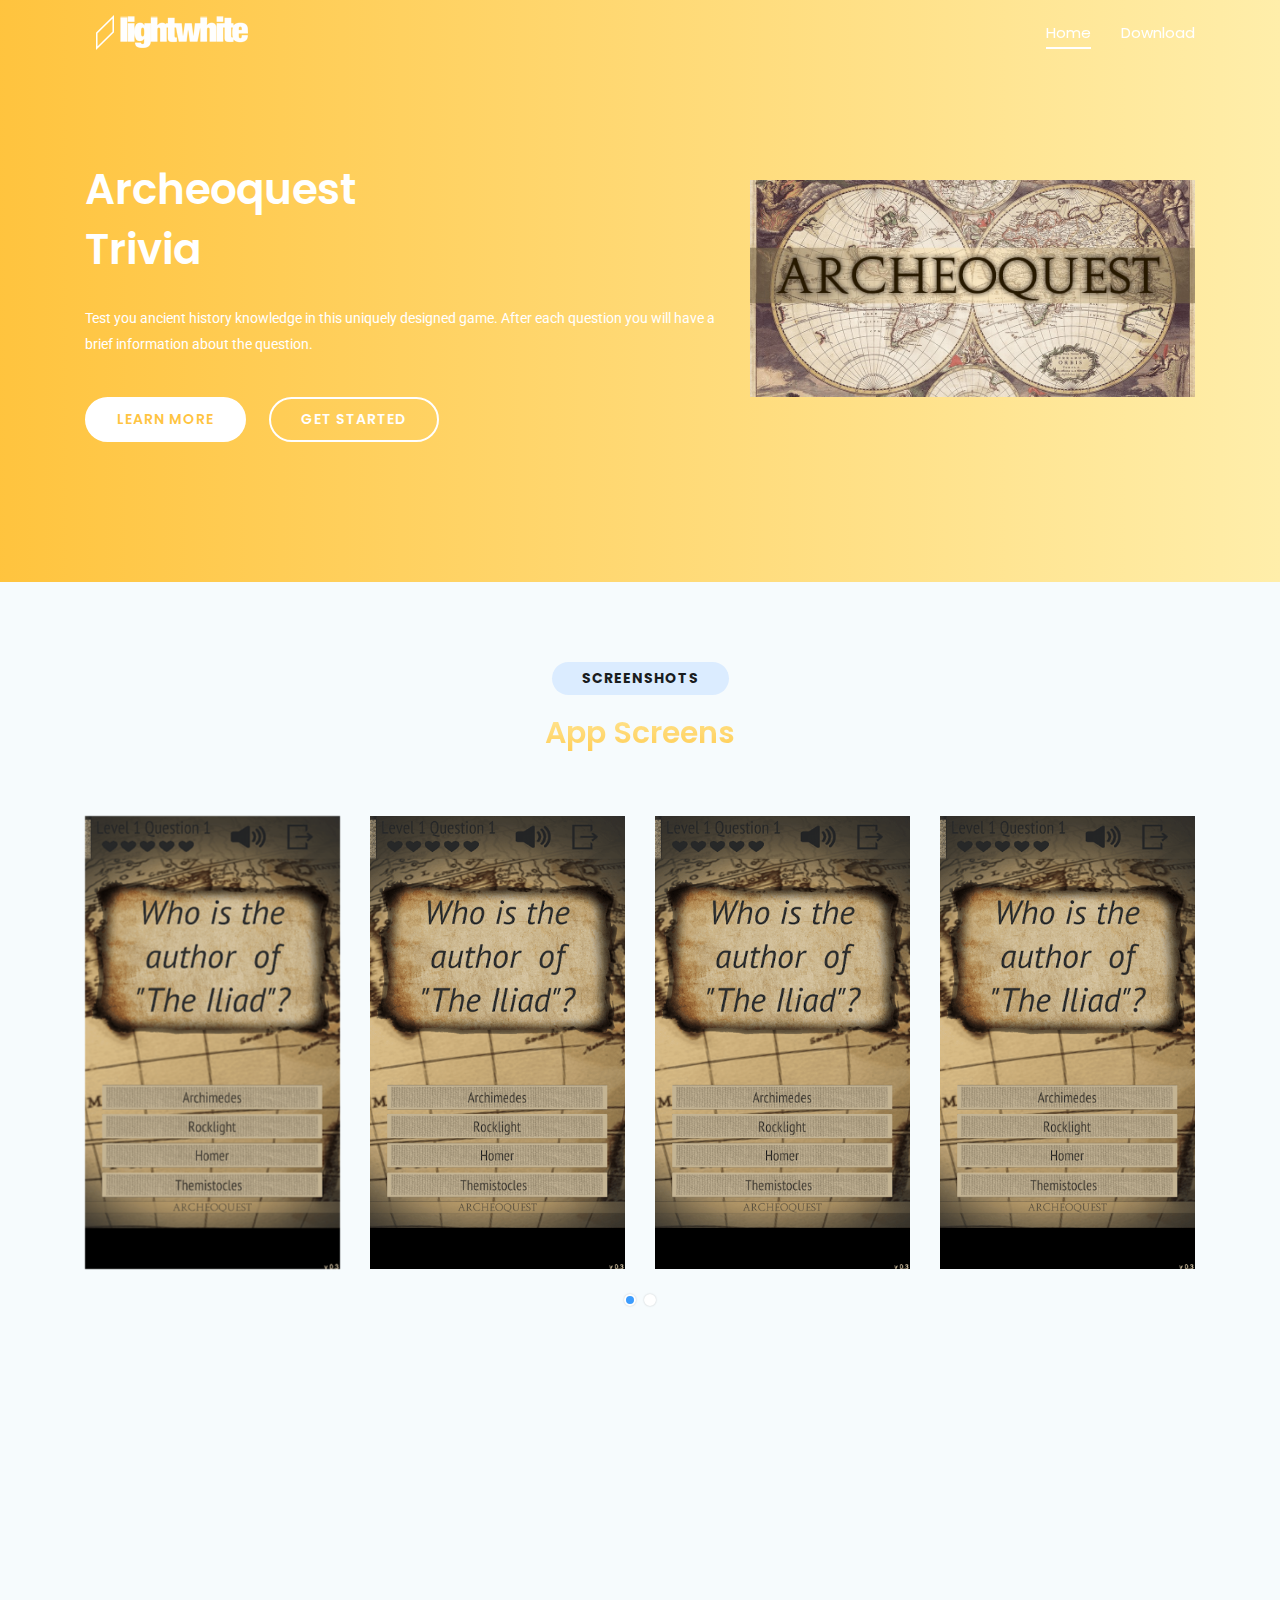
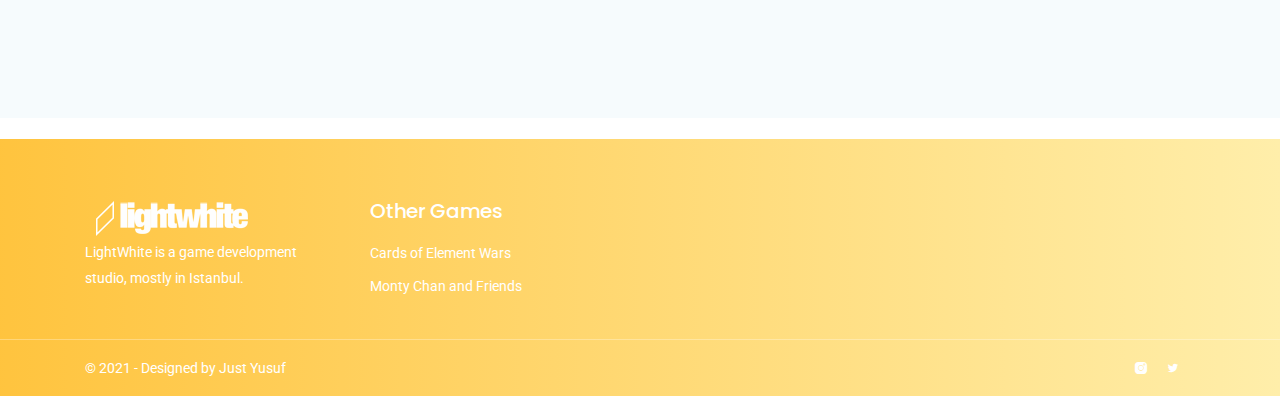
==== archeoquest/index.html @ 2b2dc86f "Archeoquest Trivia Landing Page" ====
<!DOCTYPE html>
<html lang="en">
  <head>
    <!-- Required meta tags -->
    <meta charset="utf-8">
    <meta name="viewport" content="width=device-width, initial-scale=1, shrink-to-fit=no">
    <meta name="keywords" content="Bootstrap, Landing page, Template, Registration, Landing">
    <meta name="viewport" content="width=device-width, initial-scale=1, maximum-scale=1">
    <meta name="author" content="Grayrids">
    <title>Archeoquest: Trivia</title>

    <!-- Bootstrap CSS -->
    <link rel="stylesheet" href="css/bootstrap.min.css">
    <link rel="stylesheet" href="css/line-icons.css">
    <link rel="stylesheet" href="css/owl.carousel.css">
    <link rel="stylesheet" href="css/owl.theme.css">
    <link rel="stylesheet" href="css/animate.css">
    <link rel="stylesheet" href="css/magnific-popup.css">
    <link rel="stylesheet" href="css/nivo-lightbox.css">
    <link rel="stylesheet" href="css/main.css">
    <link rel="stylesheet" href="css/responsive.css">

    <link rel="icon" type="image/png" href="favicon.png" />
  </head>

  <body>

    <!-- Header Section Start -->
    <header id="home" class="hero-area-2">
      <div class="overlay"></div>
      <nav class="navbar navbar-expand-md bg-inverse fixed-top scrolling-navbar">
        <div class="container">
          <a href="index.html" class="navbar-brand"><img src="img/logo.png" alt=""></a>
          <button class="navbar-toggler" type="button" data-toggle="collapse" data-target="#navbarCollapse" aria-controls="navbarCollapse" aria-expanded="false" aria-label="Toggle navigation">
            <i class="lni-menu"></i>
          </button>
          <div class="collapse navbar-collapse" id="navbarCollapse">
            <ul class="navbar-nav mr-auto w-100 justify-content-end">
              <li class="nav-item">
                <a class="nav-link page-scroll" href="#home">Home</a>
              </li>
              <li class="nav-item">
                <a class="nav-link page-scroll" href="#download">Download</a>
              </li>
            </ul>
          </div>
        </div>
      </nav>
      <div class="container">
        <div class="row space-100">
          <div class="col-lg-7 col-md-12 col-xs-12">
            <div class="contents">
              <h2 class="head-title">Archeoquest<br>Trivia</h2>
              <p>Test you ancient history knowledge in this uniquely designed game. After each question you will have a brief information about the question.</p>
              <div class="header-button">
                <a href="#" class="btn btn-border-filled">Learn More</a>
                <a href="#" class="btn btn-border">Get Started</a>
              </div>
            </div>
          </div>
          <div class="col-lg-5 col-md-12 col-xs-12">
            <div class="intro-img">
              <img src="img/splash.jpeg" alt="">
            </div>
          </div>
        </div>
      </div>
    </header>
    <!-- Header Section End -->



    <!-- Awesome Screens Section Start -->
    <section id="screenshots" class="screens-shot section">
      <div class="container">
        <div class="section-header">
          <p class="btn btn-subtitle wow fadeInDown" data-wow-delay="0.2s">Screenshots</p>
          <h2 class="section-title">App Screens</h2>
        </div>
        <div class="row">
          <div class="touch-slider owl-carousel">
            <div class="item">
              <div class="screenshot-thumb">
                <img class="img-fluid" src="img/screenshot/img-1.jpg" alt="">
              </div>
            </div>
            <div class="item">
              <div class="screenshot-thumb">
                <img class="img-fluid" src="img/screenshot/img-1.jpg" alt="">
              </div>
            </div>
            <div class="item">
              <div class="screenshot-thumb">
                <img class="img-fluid" src="img/screenshot/img-1.jpg" alt="">
              </div>
            </div>
            <div class="item">
              <div class="screenshot-thumb">
                <img class="img-fluid" src="img/screenshot/img-1.jpg" alt="">
              </div>
            </div>
            <div class="item">
              <div class="screenshot-thumb">
                <img class="img-fluid" src="img/screenshot/img-1.jpg" alt="">
              </div>
            </div>
            <div class="item">
              <div class="screenshot-thumb">
                <img class="img-fluid" src="img/screenshot/img-1.jpg" alt="">
              </div>
            </div>
          </div>
        </div>
      </div>
    </section>
    <!-- Awesome Screens Section End -->




    <!-- download Section Start -->
    <section id="download">
      <div class="container">
        <div class="row">
          <div class="col-lg-6 col-md-6 col-xs-12">
            <div class="download-thumb wow fadeInLeft" data-wow-delay="0.2s">
              <img class="img-fluid" src="img/splash.jpeg" alt="">
            </div>
          </div>
          <div class="col-lg-6 col-md-6 col-xs-12">
            <div class="download-wrapper wow fadeInRight" data-wow-delay="0.2s">
              <div>
                <div class="download-text">
                  <h4>Download Our App From Store</h4>
                  <p>Appropriately implement one-to-one catalysts for change vis-a-vis wireless catalysts for change. Enthusiastically architect adaptive.</p>
                </div>
                <a href="https://play.google.com/store/apps/details?id=com.LightwhiteGames.Archeoquest" class="btn btn-common btn-effect"><i class="lni-android"></i> From PlayStore<br></a>
                <a href="#" class="btn btn-apple"><i class="lni-apple"></i> From AppStore<br></a>
              </div>
            </div>
          </div>
        </div>
      </div>
    </section>
    <!-- download Section Start -->

    <div class="">
      <br>
    </div>

    <!-- Footer Section Start -->
    <footer>
      <!-- Footer Area Start -->
      <section class="footer-Content">
        <div class="container">
          <div class="row">
            <div class="col-lg-3 col-md-6 col-sm-6 col-xs-6 col-mb-12">
              <img src="img/logo.png" alt="">
              <div class="textwidget">
                <p>LightWhite is a game development studio, mostly in Istanbul.</p>
              </div>
            </div>
            <div class="col-lg-3 col-md-6 col-sm-6 col-xs-6 col-mb-12">
              <div class="widget">
                <h3 class="block-title">Other Games</h3>
                <ul class="menu">
                  <li><a href="https://play.google.com/store/apps/details?id=com.DefaultCompany.CardsofElementWars">Cards of Element Wars</a></li>
                  <li><a href="https://play.google.com/store/apps/details?id=com.DefaultCompany.CardsofElementWars">Monty Chan and Friends</a></li>
                </ul>
              </div>
            </div>


          </div>
        </div>
        <!-- Copyright Start  -->
        <div class="copyright">
          <div class="container">
            <div class="row">
              <div class="col-md-12">
                <div class="site-info float-left">
                  <p>&copy; 2021 - Designed by <a href="https://github.com/agolho" rel="nofollow">Just Yusuf</a></p>
                </div>
                <div class="float-right">
                  <ul class="footer-social">
                    <li><a class="instagram" href="https://www.instagram.com/lightwhitegames/"><i class="lni-instagram-filled"></i></a></li>
                    <li><a class="twitter" href="https://twitter.com/lightwhitegames"><i class="lni-twitter-filled"></i></a></li>
                  </ul>
                </div>
              </div>
            </div>
          </div>
        </div>
      <!-- Copyright End -->
      </section>
      <!-- Footer area End -->

    </footer>
    <!-- Footer Section End -->

    <!-- Go To Top Link -->
    <a href="#" class="back-to-top">
      <i class="lni-chevron-up"></i>
    </a>

    <!-- Preloader -->
    <div id="preloader">
      <div class="loader" id="loader-1"></div>
    </div>
    <!-- End Preloader -->

    <!-- jQuery first, then Tether, then Bootstrap JS. -->
    <script src="js/jquery-min.js"></script>
    <script src="js/popper.min.js"></script>
    <script src="js/bootstrap.min.js"></script>
    <script src="js/owl.carousel.js"></script>
    <script src="js/jquery.mixitup.js"></script>
    <script src="js/jquery.nav.js"></script>
    <script src="js/scrolling-nav.js"></script>
    <script src="js/jquery.easing.min.js"></script>
    <script src="js/wow.js"></script>
    <script src="js/jquery.counterup.min.js"></script>
    <script src="js/nivo-lightbox.js"></script>
    <script src="js/jquery.magnific-popup.min.js"></script>
    <script src="js/waypoints.min.js"></script>
    <script src="js/form-validator.min.js"></script>
    <script src="js/contact-form-script.js"></script>
    <script src="js/main.js"></script>

  </body>
</html>
---- archeoquest/css/line-icons.css ----
@font-face {
  font-family: 'LineIcons';
  src:  url('../fonts/LineIcons.eot?ibaccn');
  src:  url('../fonts/LineIcons.eot?ibaccn#iefix') format('embedded-opentype'),
    url('../fonts/LineIcons.ttf?ibaccn') format('truetype'),
    url('../fonts/LineIcons.woff?ibaccn') format('woff'),
    url('../fonts/LineIcons.svg?ibaccn#LineIcons') format('svg');
  font-weight: normal;
  font-style: normal;
}

[class^="lni-"], [class*=" lni-"] {
  /* use !important to prevent issues with browser extensions that change fonts */
  font-family: 'LineIcons' !important;
  speak: none;
  font-style: normal;
  font-weight: normal;
  font-variant: normal;
  text-transform: none;
  line-height: 1;

  /* Better Font Rendering =========== */
  -webkit-font-smoothing: antialiased;
  -moz-osx-font-smoothing: grayscale;
}

.lni-add-files:before {
  content: "\e900";
}
.lni-agenda:before {
  content: "\e901";
}
.lni-alarm-clock:before {
  content: "\e902";
}
.lni-alarm:before {
  content: "\e903";
}
.lni-amazon:before {
  content: "\e904";
}
.lni-amex:before {
  content: "\e905";
}
.lni-anchor:before {
  content: "\e906";
}
.lni-android:before {
  content: "\e907";
}
.lni-angle-double-down:before {
  content: "\e908";
}
.lni-angle-double-left:before {
  content: "\e909";
}
.lni-angle-double-right:before {
  content: "\e90a";
}
.lni-angle-double-up:before {
  content: "\e90b";
}
.lni-apartment:before {
  content: "\e90c";
}
.lni-apple:before {
  content: "\e90d";
}
.lni-archive:before {
  content: "\e90e";
}
.lni-arrow-down-circle:before {
  content: "\e90f";
}
.lni-arrow-down:before {
  content: "\e910";
}
.lni-arrow-left-circle:before {
  content: "\e911";
}
.lni-arrow-left:before {
  content: "\e912";
}
.lni-arrow-right-circle:before {
  content: "\e913";
}
.lni-arrow-right:before {
  content: "\e914";
}
.lni-arrow-top-left:before {
  content: "\e915";
}
.lni-arrow-top-right:before {
  content: "\e916";
}
.lni-arrow-up-circle:before {
  content: "\e917";
}
.lni-arrow-up:before {
  content: "\e918";
}
.lni-arrows-horizontal:before {
  content: "\e919";
}
.lni-arrows-vertical:before {
  content: "\e91a";
}
.lni-ban:before {
  content: "\e91b";
}
.lni-bar-chart:before {
  content: "\e91c";
}
.lni-basketball:before {
  content: "\e91d";
}
.lni-behance:before {
  content: "\e91e";
}
.lni-bi-cycle:before {
  content: "\e91f";
}
.lni-bitbucket:before {
  content: "\e920";
}
.lni-bitcoin:before {
  content: "\e921";
}
.lni-blackboard:before {
  content: "\e922";
}
.lni-bluetooth:before {
  content: "\e923";
}
.lni-bold:before {
  content: "\e924";
}
.lni-bolt-alt:before {
  content: "\e925";
}
.lni-bolt:before {
  content: "\e926";
}
.lni-book:before {
  content: "\e927";
}
.lni-bookmark-alt:before {
  content: "\e928";
}
.lni-bookmark:before {
  content: "\e929";
}
.lni-briefcase:before {
  content: "\e92a";
}
.lni-brush-alt:before {
  content: "\e92b";
}
.lni-brush:before {
  content: "\e92c";
}
.lni-bubble:before {
  content: "\e92d";
}
.lni-bug:before {
  content: "\e92e";
}
.lni-bulb:before {
  content: "\e92f";
}
.lni-bullhorn:before {
  content: "\e930";
}
.lni-bus:before {
  content: "\e931";
}
.lni-calendar:before {
  content: "\e932";
}
.lni-camera:before {
  content: "\e933";
}
.lni-car:before {
  content: "\e934";
}
.lni-cart-full:before {
  content: "\e935";
}
.lni-cart:before {
  content: "\e936";
}
.lni-check-box:before {
  content: "\e937";
}
.lni-check-mark-circle:before {
  content: "\e938";
}
.lni-chevron-down-circle:before {
  content: "\e939";
}
.lni-chevron-down:before {
  content: "\e93a";
}
.lni-chevron-left-circle:before {
  content: "\e93b";
}
.lni-chevron-left:before {
  content: "\e93c";
}
.lni-chevron-right-circle:before {
  content: "\e93d";
}
.lni-chevron-right:before {
  content: "\e93e";
}
.lni-chevron-up-circle:before {
  content: "\e93f";
}
.lni-chevron-up:before {
  content: "\e940";
}
.lni-chrome:before {
  content: "\e941";
}
.lni-circle-minus:before {
  content: "\e942";
}
.lni-clipboard:before {
  content: "\e943";
}
.lni-close:before {
  content: "\e944";
}
.lni-cloud-check:before {
  content: "\e945";
}
.lni-cloud-download:before {
  content: "\e946";
}
.lni-cloud-sync:before {
  content: "\e947";
}
.lni-cloud-upload:before {
  content: "\e948";
}
.lni-cloud:before {
  content: "\e949";
}
.lni-code:before {
  content: "\e94a";
}
.lni-coffee-cup:before {
  content: "\e94b";
}
.lni-cog:before {
  content: "\e94c";
}
.lni-color-pallet:before {
  content: "\e94d";
}
.lni-comment-reply-alt:before {
  content: "\e94e";
}
.lni-comments-alt:before {
  content: "\e94f";
}
.lni-comments:before {
  content: "\e950";
}
.lni-construction:before {
  content: "\e951";
}
.lni-control-panel:before {
  content: "\e952";
}
.lni-crop:before {
  content: "\e953";
}
.lni-cross-circle:before {
  content: "\e954";
}
.lni-crown:before {
  content: "\e955";
}
.lni-css3:before {
  content: "\e956";
}
.lni-cup:before {
  content: "\e957";
}
.lni-cut:before {
  content: "\e958";
}
.lni-dashboard:before {
  content: "\e959";
}
.lni-database:before {
  content: "\e95a";
}
.lni-dinner:before {
  content: "\e95b";
}
.lni-direction-alt:before {
  content: "\e95c";
}
.lni-direction-ltr:before {
  content: "\e95d";
}
.lni-direction-rtl:before {
  content: "\e95e";
}
.lni-direction:before {
  content: "\e95f";
}
.lni-display:before {
  content: "\e960";
}
.lni-download:before {
  content: "\e961";
}
.lni-drop:before {
  content: "\e962";
}
.lni-dropbox:before {
  content: "\e963";
}
.lni-drupal:before {
  content: "\e964";
}
.lni-emoji-neutral:before {
  content: "\e965";
}
.lni-emoji-sad:before {
  content: "\e966";
}
.lni-emoji-smile:before {
  content: "\e967";
}
.lni-empty-file:before {
  content: "\e968";
}
.lni-enter:before {
  content: "\e969";
}
.lni-envelope:before {
  content: "\e96a";
}
.lni-eraser:before {
  content: "\e96b";
}
.lni-exit-down:before {
  content: "\e96c";
}
.lni-exit-up:before {
  content: "\e96d";
}
.lni-exit:before {
  content: "\e96e";
}
.lni-eye:before {
  content: "\e96f";
}
.lni-facebook-filled:before {
  content: "\e970";
}
.lni-facebook:before {
  content: "\e971";
}
.lni-files:before {
  content: "\e972";
}
.lni-film-play:before {
  content: "\e973";
}
.lni-firefox:before {
  content: "\e974";
}
.lni-flag-alt:before {
  content: "\e975";
}
.lni-flag-cubic:before {
  content: "\e976";
}
.lni-flag:before {
  content: "\e977";
}
.lni-folder:before {
  content: "\e978";
}
.lni-frame-contract:before {
  content: "\e979";
}
.lni-frame-expand:before {
  content: "\e97a";
}
.lni-full-screen:before {
  content: "\e97b";
}
.lni-funnel:before {
  content: "\e97c";
}
.lni-gallery:before {
  content: "\e97d";
}
.lni-game:before {
  content: "\e97e";
}
.lni-gift:before {
  content: "\e97f";
}
.lni-git:before {
  content: "\e980";
}
.lni-github:before {
  content: "\e981";
}
.lni-google-plus:before {
  content: "\e982";
}
.lni-graduation:before {
  content: "\e983";
}
.lni-grid-alt:before {
  content: "\e984";
}
.lni-grid:before {
  content: "\e985";
}
.lni-hammer:before {
  content: "\e986";
}
.lni-hand:before {
  content: "\e987";
}
.lni-harddrive:before {
  content: "\e988";
}
.lni-headphone-alt:before {
  content: "\e989";
}
.lni-headphone:before {
  content: "\e98a";
}
.lni-heart-filled:before {
  content: "\e98b";
}
.lni-heart-pulse:before {
  content: "\e98c";
}
.lni-heart:before {
  content: "\e98d";
}
.lni-help:before {
  content: "\e98e";
}
.lni-highlight-alt:before {
  content: "\e98f";
}
.lni-highlight:before {
  content: "\e990";
}
.lni-hmage:before {
  content: "\e991";
}
.lni-hobile:before {
  content: "\e992";
}
.lni-home:before {
  content: "\e993";
}
.lni-hourglass:before {
  content: "\e994";
}
.lni-html5:before {
  content: "\e995";
}
.lni-inbox:before {
  content: "\e996";
}
.lni-indent-decrease:before {
  content: "\e997";
}
.lni-indent-increase:before {
  content: "\e998";
}
.lni-Infinite:before {
  content: "\e999";
}
.lni-information:before {
  content: "\e99a";
}
.lni-instagram-filled:before {
  content: "\e99b";
}
.lni-instagram:before {
  content: "\e99c";
}
.lni-italic:before {
  content: "\e99d";
}
.lni-joomla:before {
  content: "\e99e";
}
.lni-key:before {
  content: "\e99f";
}
.lni-keyboard:before {
  content: "\e9a0";
}
.lni-laptop-phone:before {
  content: "\e9a1";
}
.lni-laptop:before {
  content: "\e9a2";
}
.lni-layers:before {
  content: "\e9a3";
}
.lni-layout:before {
  content: "\e9a4";
}
.lni-leaf:before {
  content: "\e9a5";
}
.lni-licencse:before {
  content: "\e9a6";
}
.lni-line-dashed:before {
  content: "\e9a7";
}
.lni-line-dotted:before {
  content: "\e9a8";
}
.lni-line-double:before {
  content: "\e9a9";
}
.lni-line-spacing:before {
  content: "\e9aa";
}
.lni-link:before {
  content: "\e9ab";
}
.lni-linkedin-fill:before {
  content: "\e9ac";
}
.lni-linkedin:before {
  content: "\e9ad";
}
.lni-list:before {
  content: "\e9ae";
}
.lni-lock:before {
  content: "\e9af";
}
.lni-magnet:before {
  content: "\e9b0";
}
.lni-magnifier:before {
  content: "\e9b1";
}
.lni-map-marker:before {
  content: "\e9b2";
}
.lni-map:before {
  content: "\e9b3";
}
.lni-mastercard:before {
  content: "\e9b4";
}
.lni-medall-alt:before {
  content: "\e9b5";
}
.lni-medall:before {
  content: "\e9b6";
}
.lni-medium:before {
  content: "\e9b7";
}
.lni-menu-circle:before {
  content: "\e9b8";
}
.lni-menu:before {
  content: "\e9b9";
}
.lni-mic:before {
  content: "\e9ba";
}
.lni-microphone:before {
  content: "\e9bb";
}
.lni-minus:before {
  content: "\e9bc";
}
.lni-mobile:before {
  content: "\e9bd";
}
.lni-more-alt:before {
  content: "\e9be";
}
.lni-more:before {
  content: "\e9bf";
}
.lni-mouse:before {
  content: "\e9c0";
}
.lni-move:before {
  content: "\e9c1";
}
.lni-music:before {
  content: "\e9c2";
}
.lni-notepad:before {
  content: "\e9c3";
}
.lni-package:before {
  content: "\e9c4";
}
.lni-page-break:before {
  content: "\e9c5";
}
.lni-paint-bucket:before {
  content: "\e9c6";
}
.lni-paint-roller:before {
  content: "\e9c7";
}
.lni-paperclip:before {
  content: "\e9c8";
}
.lni-paypal:before {
  content: "\e9c9";
}
.lni-pencil-alt:before {
  content: "\e9ca";
}
.lni-pencil:before {
  content: "\e9cb";
}
.lni-phone-handset:before {
  content: "\e9cc";
}
.lni-phone:before {
  content: "\e9cd";
}
.lni-pie-chart:before {
  content: "\e9ce";
}
.lni-pilcrow:before {
  content: "\e9cf";
}
.lni-pin-alt:before {
  content: "\e9d0";
}
.lni-pin-corner:before {
  content: "\e9d1";
}
.lni-pin:before {
  content: "\e9d2";
}
.lni-pinterest:before {
  content: "\e9d3";
}
.lni-playstore:before {
  content: "\e9d4";
}
.lni-plug:before {
  content: "\e9d5";
}
.lni-plus:before {
  content: "\e9d6";
}
.lni-pointer-down:before {
  content: "\e9d7";
}
.lni-pointer-left:before {
  content: "\e9d8";
}
.lni-pointer-right:before {
  content: "\e9d9";
}
.lni-pointer-up:before {
  content: "\e9da";
}
.lni-pointer:before {
  content: "\e9db";
}
.lni-power-switch:before {
  content: "\e9dc";
}
.lni-printer:before {
  content: "\e9dd";
}
.lni-pulse:before {
  content: "\e9de";
}
.lni-question-circle:before {
  content: "\e9df";
}
.lni-quora:before {
  content: "\e9e0";
}
.lni-reddit:before {
  content: "\e9e1";
}
.lni-reload:before {
  content: "\e9e2";
}
.lni-reply:before {
  content: "\e9e3";
}
.lni-rocket:before {
  content: "\e9e4";
}
.lni-rss-feed:before {
  content: "\e9e5";
}
.lni-ruler-alt:before {
  content: "\e9e6";
}
.lni-ruler-pencil:before {
  content: "\e9e7";
}
.lni-ruler:before {
  content: "\e9e8";
}
.lni-save-alt:before {
  content: "\e9e9";
}
.lni-save:before {
  content: "\e9ea";
}
.lni-search:before {
  content: "\e9eb";
}
.lni-select:before {
  content: "\e9ec";
}
.lni-share-alt:before {
  content: "\e9ed";
}
.lni-share:before {
  content: "\e9ee";
}
.lni-shield:before {
  content: "\e9ef";
}
.lni-shift-left:before {
  content: "\e9f0";
}
.lni-shift-right:before {
  content: "\e9f1";
}
.lni-shortcode:before {
  content: "\e9f2";
}
.lni-signal:before {
  content: "\e9f3";
}
.lni-slice:before {
  content: "\e9f4";
}
.lni-sort-alpha-asc:before {
  content: "\e9f5";
}
.lni-sort-amount-asc:before {
  content: "\e9f6";
}
.lni-soundcloud:before {
  content: "\e9f7";
}
.lni-spellcheck:before {
  content: "\e9f8";
}
.lni-spotify:before {
  content: "\e9f9";
}
.lni-spray:before {
  content: "\e9fa";
}
.lni-stamp:before {
  content: "\e9fb";
}
.lni-star-empty:before {
  content: "\e9fc";
}
.lni-star-filled:before {
  content: "\e9fd";
}
.lni-star-half:before {
  content: "\e9fe";
}
.lni-star:before {
  content: "\e9ff";
}
.lni-stats-down:before {
  content: "\ea00";
}
.lni-stats-up:before {
  content: "\ea01";
}
.lni-strikethrough:before {
  content: "\ea02";
}
.lni-stripe:before {
  content: "\ea03";
}
.lni-support:before {
  content: "\ea04";
}
.lni-tab:before {
  content: "\ea05";
}
.lni-tag:before {
  content: "\ea06";
}
.lni-target:before {
  content: "\ea07";
}
.lni-teabag:before {
  content: "\ea08";
}
.lni-text-align-right:before {
  content: "\ea09";
}
.lni-text-align-center:before {
  content: "\ea0a";
}
.lni-text-align-justify:before {
  content: "\ea0b";
}
.lni-text-align-left:before {
  content: "\ea0c";
}
.lni-text-format-remove:before {
  content: "\ea0d";
}
.lni-text-format:before {
  content: "\ea0e";
}
.lni-text-size:before {
  content: "\ea0f";
}
.lni-thought:before {
  content: "\ea10";
}
.lni-thumbs-down:before {
  content: "\ea11";
}
.lni-thumbs-up:before {
  content: "\ea12";
}
.lni-ticket-alt:before {
  content: "\ea13";
}
.lni-ticket:before {
  content: "\ea14";
}
.lni-timer:before {
  content: "\ea15";
}
.lni-train:before {
  content: "\ea16";
}
.lni-trash:before {
  content: "\ea17";
}
.lni-tshirt:before {
  content: "\ea18";
}
.lni-twitter-filled:before {
  content: "\ea19";
}
.lni-twitter:before {
  content: "\ea1a";
}
.lni-underline:before {
  content: "\ea1b";
}
.lni-unlink:before {
  content: "\ea1c";
}
.lni-unlock:before {
  content: "\ea1d";
}
.lni-upload:before {
  content: "\ea1e";
}
.lni-user:before {
  content: "\ea1f";
}
.lni-users:before {
  content: "\ea20";
}
.lni-vector:before {
  content: "\ea21";
}
.lni-video:before {
  content: "\ea22";
}
.lni-visa:before {
  content: "\ea23";
}
.lni-volume-high:before {
  content: "\ea24";
}
.lni-volume-low:before {
  content: "\ea25";
}
.lni-volume-medium:before {
  content: "\ea26";
}
.lni-volume-mute:before {
  content: "\ea27";
}
.lni-wallet:before {
  content: "\ea28";
}
.lni-warning:before {
  content: "\ea29";
}
.lni-wheelchair:before {
  content: "\ea2a";
}
.lni-wordpress-filled:before {
  content: "\ea2b";
}
.lni-wordpress:before {
  content: "\ea2c";
}
.lni-world-alt:before {
  content: "\ea2d";
}
.lni-world:before {
  content: "\ea2e";
}
.lni-write:before {
  content: "\ea2f";
}
.lni-zip:before {
  content: "\ea30";
}
.lni-zoom-in:before {
  content: "\ea31";
}
.lni-zoom-out:before {
  content: "\ea32";
}
---- archeoquest/css/main.css ----
/*
Theme Name:       Proton - Bootstrap 4 Template
Author:           UIdeck
Author URI:       http://uideck.com
Text Domain:      UIdeck
Domain Path:      /languages/
*/
/*TABLE OF CONTENT */
/* CORE: */
/* ____Bootstrap */
/* ____Logo */
/* ____Icon */
/* ____Button */
/* ____Section */
/* ____Nav */
/* ____Header */
/* ____Footer */
/* MODULES: */
/* ____Carouse Slider */
/* ____Features */
/* ____Counter */
/* ____Screenshots */
/* ____Team */
/* ____Testimonial */
/* ____Download */
/* ____Subscribe */
/* ____Pricing-table */
/* ____Blog */
/* ____Contact*/
/* ==========================================================================
   IMPORT GOOGLE FONTS
   ========================================================================== */
@import url("https://fonts.googleapis.com/css?family=Poppins:400,600|Roboto");
/* ==========================================================================
   GENERAL
   ========================================================================== */
body {
  font-family: 'Roboto', sans-serif;
  color: #a0a6ad;
  font-size: 14px;
  font-weight: 400;
  background: #fff;
  overflow-x: hidden;
}

html {
  overflow-x: hidden;
}

p {
  font-size: 14px;
  color: #a0a6ad;
  line-height: 26px;
  font-family: 'Roboto', sans-serif;
  margin-bottom: 0;
}

a:hover, a:focus {
  color: #3c9cfd;
}

a {
  color: #3c9cfd;
  -webkit-transition: all 0.3s ease-in-out;
  -moz-transition: all 0.3s ease-in-out;
  -o-transition: all 0.3s ease-in-out;
  transition: all 0.3s ease-in-out;
}

h1, h2, h3, h4, h5 {
  font-family: 'Poppins', sans-serif;
  font-size: 40px;
  font-weight: 700;
  color: #191c1e;
}

ul {
  margin: 0;
  padding: 0;
}

ul li {
  list-style: none;
}

a:hover,
a:focus {
  text-decoration: none;
  outline: none;
}

a:not([href]):not([tabindex]) {
  color: #fff;
}

a:not([href]):not([tabindex]):focus, a:not([href]):not([tabindex]):hover {
  color: #fff;
}

.bg-transparent {
  background: transparent !important;
}

.bg-defult {
  background: #3c9cfd !important;
}

/* ==========================================================================
   Section Title
   ========================================================================== */
.section {
  padding: 80px 0 65px;
}

.section-header {
  color: #fff;
  margin-bottom: 50px;
  text-align: center;
  position: relative;
}

.section-header .section-title {
  font-size: 30px;
  margin-bottom: 20px;
  font-family: 'Poppins', sans-serif;
  font-weight: 600;
  -webkit-background-clip: text;
  -webkit-text-fill-color: transparent;
  background-clip: text;
  text-fill-color: transparent;
  background-color: #fea;
  background-image: -webkit-linear-gradient(bottom right, #ffc33cfc, #fea);
  background-image: -o-linear-gradient(bottom right, #ffc33cfc, #fea);
  background-image: linear-gradient(to top left, #ffc33cfc, #fea);
  position: relative;
}

/* ==========================================================================
   Buttons
   ========================================================================== */
.btn {
  font-size: 14px;
  padding: 10px 30px;
  border-radius: 30px;
  font-family: 'Poppins', sans-serif;
  letter-spacing: 1px;
  font-weight: 600;
  color: #fff;
  border: none;
  text-transform: uppercase;
  -webkit-transition: all 0.3s ease-in-out;
  -moz-transition: all 0.3s ease-in-out;
  -o-transition: all 0.3s ease-in-out;
  transition: all 0.3s ease-in-out;
  display: inline-block;
}

.btn:focus,
.btn:active {
  box-shadow: none;
  outline: none;
}

.btn-common {
  background-image: -moz-linear-gradient(0deg, #ffc33cfc 0%, #fea 100%);
  background-image: -webkit-linear-gradient(0deg, #ffc33cfc 0%, #fea 100%);
  background-image: -ms-linear-gradient(0deg, #ffc33cfc 0%, #fea 100%);
  position: relative;
  z-index: 1;
}

.btn-common:hover {
  color: #fff;
  box-shadow: 0px 8px 9px 0px rgba(96, 94, 94, 0.17);
}

.btn-effect {
  overflow: hidden;
}

.btn-effect:after {
  content: '';
  position: absolute;
  width: 0;
  height: 100%;
  z-index: 1;
  left: 0;
  top: 0;
  background: rgba(0, 0, 0, 0.1);
  -webkit-transition: all 0.3s ease;
  -moz-transition: all 0.3s ease;
  transition: all 0.3s ease;
}

.btn-effect:hover:after {
  width: 100%;
}

.btn-border {
  border-style: solid;
  border-width: 2px;
  cursor: pointer;
  background-color: transparent;
  border-color: #3c9cfd;
  color: #3c9cfd;
}

.btn-border:hover {
  box-shadow: 0px 8px 9px 0px rgba(96, 94, 94, 0.17);
}

.btn-border-filled {
  cursor: pointer;
  background-color: #fff;
  border: 2px solid #fff;
  color: #ffc33cfc;
}

.btn-border-filled:hover {
  color: #fea;
  background-color: #ffffff;
  box-shadow: 0px 8px 9px 0px rgba(96, 94, 94, 0.17);
}

.btn-lg {
  padding: 14px 33px;
  text-transform: uppercase;
  font-size: 16px;
}

.btn-rm {
  color: #3c9cfd;
  padding: 10px 0;
  text-transform: capitalize;
  font-size: 16px;
}

.btn-rm i {
  vertical-align: middle;
}

.btn-trial {
  background: #fff;
  color: #191c1e;
  padding: 5px 20px;
  margin-left: 30px;
}

.btn-trial:hover,
.btn-trial:active,
.btn-trial:focus {
  color: #3c9cfd;
}

.btn-apple {
  border-width: 2px;
  border-color: #ffc33cfc;
  border-style: solid;
  background: linear-gradient(to right, #ffc33cfc 0%, #fea 100%);
  -webkit-background-clip: text;
  -webkit-text-fill-color: transparent;
  transition: all 0.3s ease-in-out;
  -moz-transition: all 0.3s ease-in-out;
  -webkit-transition: all 0.3s ease-in-out;
  -o-transition: all 0.3s ease-in-out;
}

.btn-apple i {
  background: linear-gradient(to right, #fea 0%, #ffc33cfc 100%);
  -webkit-background-clip: text;
  -webkit-text-fill-color: transparent;
}

.btn-apple:hover,
.btn-apple:active,
.btn-apple:focus {
  background: linear-gradient(to right, #fea 0%, #ffc33cfc 100%) !important;
  -webkit-background-clip: text !important;
  -webkit-text-fill-color: transparent !important;
}

button:focus {
  outline: none !important;
}

.btn-border-fill {
  background: #fff;
  border-color: #fff;
  color: #3c9cfd;
}

.btn-subtitle {
  color: #191c1e;
  font-family: 'Poppins', sans-serif;
  background: #dbecff;
  text-align: center;
  border-radius: 30px;
  padding: 6px 30px;
  text-transform: uppercase;
  font-weight: 700;
  margin-bottom: 20px;
  font-size: 14px;
}

.clear {
  clear: both;
}

.mt {
  margin-top: 80px;
}

.mt-30 {
  margin-top: 30px;
}

.mb-30 {
  margin-bottom: 30px;
}

.mb-50 {
  margin-bottom: 50px;
}

.padding-0 {
  padding: 0;
}

/* ==========================================================================
   Social Iocns
   ========================================================================== */
.social-icons {
  margin-bottom: 20px;
}

.social-icons ul {
  margin: 0;
  padding: 0;
  list-style: none;
}

.social-icons ul li {
  display: inline;
}

.social-icons ul li a {
  display: inline-block;
  margin-left: 5px;
  margin-right: 5px;
  margin-bottom: 15px;
  border-radius: 4px;
  border: 1px solid rgba(255, 254, 254, 0.07);
  line-height: 40px;
  width: 40px;
  height: 40px;
  text-align: center;
  font-size: 16px;
}

.social-icons ul li a:hover {
  color: #fff;
}

.facebook a {
  color: #4867AA;
}

.facebook a:hover {
  background: #4867AA;
}

.twitter a {
  color: #1DA1F2;
}

.twitter a:hover {
  background: #1DA1F2;
}

.google-plus a {
  color: #DD4D42;
}

.google-plus a:hover {
  background: #DD4D42;
}

.youtube a {
  color: #DF2926;
}

.youtube a:hover {
  background: #DF2926;
}

.linkedin a {
  color: #007BB6;
}

.linkedin a:hover {
  background: #007BB6;
}

.pinterest a {
  color: #BD081C;
}

.pinterest a:hover {
  background: #BD081C;
}

.dribbble a {
  color: #EA4C89;
}

.dribbble a:hover {
  background: #EA4C89;
}

.behance a {
  color: #0B7CFF;
}

.behance a:hover {
  background: #0B7CFF;
}

/* Preloader */
#preloader {
  position: fixed;
  top: 0;
  left: 0;
  right: 0;
  bottom: 0;
  background-color: #fff;
  z-index: 9999999;
}

.loader {
  top: 50%;
  width: 50px;
  height: 50px;
  border-radius: 100%;
  position: relative;
  margin: 0 auto;
}

#loader-1:before, #loader-1:after {
  content: "";
  position: absolute;
  top: -10px;
  left: -10px;
  width: 100%;
  height: 100%;
  border-radius: 100%;
  border: 7px solid transparent;
  border-top-color: #3c9cfd;
}

#loader-1:before {
  z-index: 100;
  animation: spin 2s infinite;
}

#loader-1:after {
  border: 7px solid #fafafa;
}

@keyframes spin {
  0% {
    -webkit-transform: rotate(0deg);
    -ms-transform: rotate(0deg);
    -o-transform: rotate(0deg);
    transform: rotate(0deg);
  }
  100% {
    -webkit-transform: rotate(360deg);
    -ms-transform: rotate(360deg);
    -o-transform: rotate(360deg);
    transform: rotate(360deg);
  }
}

/* ==========================================================================
   Scroll To Up
   ========================================================================== */
.back-to-top {
  display: none;
  position: fixed;
  bottom: 18px;
  right: 15px;
  width: 45px;
  height: 45px;
  line-height: 50px;
  cursor: pointer;
  text-align: center;
  border-radius: 4px;
  background-color: white;
  box-shadow: 0px 8px 9px 0px rgba(96, 94, 94, 0.17);
}

.back-to-top i {
  background: linear-gradient(to right, #3c96ff 0%, #2dfbff 100%);
  -webkit-background-clip: text;
  font-size: 20px;
  -webkit-transition: all 0.3s ease-in-out;
  -moz-transition: all 0.3s ease-in-out;
  -o-transition: all 0.3s ease-in-out;
  transition: all 0.3s ease-in-out;
}

/* ==========================================================================
   Navbar Style
   ========================================================================== */
.logo-menu a {
  font-size: 20px;
  color: #fff;
}

.menu-bg {
  background: -webkit-linear-gradient(left, #ffc33cfc  0%, #fea 100%) !important;
  background: linear-gradient(to right, #ffc33cfc  0%, #fea 100%) !important;
  box-shadow: 0 0 7px 1px rgba(0, 0, 0, 0.1);
  z-index: 9999;
  padding: 5px;
}

.menu-bg .menu-button {
  top: 0;
}

.menu-bg .menu-button:hover {
  cursor: pointer;
  color: #3c9cfd;
}

.menu-bg .logo-menu a {
  color: #3c9cfd;
}

.menu-bg .navbar-nav .nav-link {
  color: #ffffff !important;
}

.menu-bg .navbar-nav .nav-link:hover {
  color: #ffffff !important;
}

.menu-bg .navbar-nav .active {
  color: #ffffff !important;
}

.navbar-expand-md .navbar-nav .nav-link {
  color: #fff;
  font-size: 15px;
  padding: 5px 0px;
  margin-left: 30px;
  font-family: 'Poppins', sans-serif;
  position: relative;
}

.navbar-expand-md .navbar-nav .nav-link:before {
  content: '';
  position: absolute;
  bottom: 0;
  left: 0;
  width: 0;
  height: 2px;
  background: #ffffff;
  -webkit-transition: 0.3s;
  -moz-transition: 0.3s;
  transition: 0.3s;
}

.navbar-expand-md .navbar-nav .active::before,
.navbar-expand-md .navbar-nav .nav-link:hover::before {
  width: 100%;
}

.navbar-brand {
  color: #fff;
}

.navbar-expand-md .navbar-nav .nav-link:focus,
.navbar-expand-md .navbar-nav .nav-link:hover,
.navbar-expand-md .navbar-nav .nav-link:hover:before {
  color: #ffffff;
}

.navbar-expand-md .navbar-nav .active > .nav-link,
.navbar-expand-md .navbar-nav .nav-link.active,
.navbar-expand-md .navbar-nav .nav-link.active:before,
.navbar-expand-md .navbar-nav .nav-link.open,
.navbar-expand-md .navbar-nav .open > .nav-link {
  color: #ffffff;
}

.navbar-expand-md .navbar-toggler {
  background: transparent;
  border: 1px solid #fff;
  border-radius: 3px;
  margin: 5px;
  cursor: pointer;
  float: right;
}

.navbar-expand-md .navbar-toggler i {
  color: #fff !important;
}

.navbar-expand-md .navbar-toggler:focus {
  outline: none;
}

/* ==========================================================================
   Hero Area
   ========================================================================== */
.hero-area {
  background: #3c96ff;
  background-size: cover;
  color: #fff;
  overflow: hidden;
  position: relative;
}

.hero-area .overlay {
  position: absolute;
  width: 100%;
  height: 100%;
  top: 0px;
  left: 0px;
  background-image: -moz-linear-gradient(0deg, #3c96ff 0%, #2dfbff 100%);
  background-image: -webkit-linear-gradient(0deg, #3c96ff 0%, #2dfbff 100%);
  background-image: -ms-linear-gradient(0deg, #3c96ff 0%, #2dfbff 100%);
}

.hero-area .contents {
  padding: 160px 0 140px;
}

.hero-area .contents h2 {
  color: #fff;
  font-size: 42px;
  font-weight: 600;
  line-height: 60px;
  margin-bottom: 25px;
}

.hero-area .contents p {
  color: #fff;
  font-size: 14px;
  line-height: 26px;
}

.hero-area .contents .btn {
  margin-top: 40px;
  margin-right: 20px;
  text-transform: uppercase;
}

.hero-area .contents .btn-border {
  border: 2px solid #fff;
  color: #fff;
}

.hero-area .intro-img {
  padding: 148px 0 0px;
}

.hero-area .intro-img img {
  display: block;
  height: auto;
  max-width: 100%;
}

/* ==========================================================================
 Hero Production version
 ========================================================================== */
.hero-area-2 {
  color: #fff;
  overflow: hidden;
  position: relative;
}

.hero-area-2 .overlay {
  position: absolute;
  width: 100%;
  height: 100%;
  top: 0px;
  left: 0px;
  background-image: -moz-linear-gradient(0deg, #ffc33cfc 0%, #fea 100%);
  background-image: -webkit-linear-gradient(0deg, #ffc33cfc 0%, #fea 100%);
  background-image: -ms-linear-gradient(0deg, #ffc33cfc 0%, #fea 100%);
}

.hero-area-2 .contents {
  padding: 160px 0 140px;
}

.hero-area-2 .contents h2 {
  color: #fff;
  font-size: 42px;
  line-height: 60px;
  margin-bottom: 25px;
  font-weight: 600;
}

.hero-area-2 .contents p {
  color: #fff;
  font-size: 14px;
  line-height: 26px;
}

.hero-area-2 .contents .btn {
  margin-top: 40px;
  margin-right: 20px;
  text-transform: uppercase;
}

.hero-area-2 .contents .btn-border {
  border: 2px solid #fff;
  color: #fff;
}

.hero-area-2 .intro-img {
  padding: 180px 0 0px;
}

.hero-area-2 .intro-img img {
  display: block;
  height: auto;
  max-width: 100%;
}

/* ==========================================================================
   About
   ========================================================================== */
#about {
  padding-bottom: 80px !important;
}

#about .about-content {
  height: 100%;
  width: 100%;
  display: table;
}

#about .about-content > div {
  vertical-align: middle;
  display: table-cell;
}

#about .about-content h3 {
  font-size: 30px;
  font-weight: 700;
}

#about .about-content h5 {
  font-size: 15px;
  color: #999;
  margin-bottom: 20px;
}

#about .about-content p {
  font-size: 15px;
  margin-bottom: 10px;
}

#about .about-content .btn {
  margin-top: 15px;
}

#carousel-screen {
  margin-top: 15px;
}

/* ==========================================================================
   Clients
   ========================================================================== */
#clients {
  background: #ffffff;
}

#clients .client-item-wrapper {
  text-align: center;
  margin-bottom: 15px;
  -moz-transition: all .6s ease;
  -webkit-transition: all .6s ease;
  transition: all .6s ease;
}

#clients .client-item-wrapper img {
  width: 70%;
  opacity: 0.5;
}

#clients #clients-scroller img:hover {
  opacity: 1.0;
}

#clients #clients-scroller .owl-pagination {
  display: none;
}

/* ==========================================================================
    download
   ========================================================================== */
#download {
  background: #f6fbfd;
  padding: 80px 0 0px;
}

#download .download-wrapper {
  padding: 0px 30px;
}

#download .download-wrapper .download-text h4 {
  font-size: 36px;
}

#download .btn {
  margin: 20px 20px 0px 0px;
  text-align: left;
}

/* ==========================================================================
   Video promo Style
   ========================================================================== */
.video-promo {
  background-image: -moz-linear-gradient(0deg, #3c96ff 0%, #2dfbff 100%);
  background-image: -webkit-linear-gradient(0deg, #3c96ff 0%, #2dfbff 100%);
  background-image: -ms-linear-gradient(0deg, #3c96ff 0%, #2dfbff 100%);
}

.video-promo .video-promo-content {
  color: #fff;
  margin-bottom: 15px;
}

.video-promo .video-promo-content .video-popup {
  width: 80px;
  height: 80px;
  background: #fff;
  line-height: 80px;
  text-align: center;
  border: 3px solid #fff;
  color: #3c9cfd;
  border-radius: 50%;
  display: inline-block;
  font-size: 26px;
}

.video-promo .video-promo-content .video-popup:hover {
  box-shadow: 0px 8px 9px 0px rgba(96, 94, 94, 0.17);
}

.video-promo .video-promo-content h2 {
  color: #fff;
  font-size: 30px;
  text-transform: uppercase;
}

.video-promo .video-promo-content p {
  color: #fff;
}

/* ==========================================================================
   Screenshot Style
   ========================================================================== */
#screenshots {
  padding-bottom: 80px !important;
}

#screenshots .screenshot-thumb {
  margin: 15px;
  text-align: center;
}

#screenshots .screens-slider {
  position: relative;
}

#screenshots .screens-slider .item img {
  max-width: 100%;
  height: auto;
}

#screenshots .screens-slider .owl-controls .owl-buttons {
  position: relative;
  top: -155px;
  left: 0;
}

#screenshots .screens-slider .owl-controls .owl-buttons div.owl-prev {
  float: left;
  margin-left: -50px;
}

#screenshots .screens-slider .owl-controls .owl-buttons div.owl-next {
  float: right !important;
  margin-right: -50px;
}

/* ==========================================================================
   Offer area
   ========================================================================== */
.offer-area {
  background: #f6fbfd;
}

.offer-area h2 {
  font-size: 36px;
  margin-bottom: 30px;
}

/* Services Item */
.services-item {
  padding: 15px;
  background: #fff;
  position: relative;
  transition: all 0.3s ease-in-out;
  -moz-transition: all 0.3s ease-in-out;
  -webkit-transition: all 0.3s ease-in-out;
  -o-transition: all 0.3s ease-in-out;
}

.services-item .icon {
  margin-bottom: 20px;
}

.services-item .icon i {
  font-size: 42px;
  line-height: 60px;
  background: linear-gradient(to right, #3c96ff 0%, #2dfbff 100%);
  -webkit-background-clip: text;
  -webkit-text-fill-color: transparent;
  transition: all 0.3s ease-in-out;
  -moz-transition: all 0.3s ease-in-out;
  -webkit-transition: all 0.3s ease-in-out;
  -o-transition: all 0.3s ease-in-out;
}

.services-item h4 {
  font-size: 18px;
  font-weight: 600;
  margin-bottom: 15px;
}

.services-item p {
  margin: 0;
}

.feature-content {
  background: #f6fbfd;
}

.single-feature {
  background: #fff;
  margin: 15px 0;
  padding: 60px 50px;
  position: relative;
  border-radius: 3px;
  box-shadow: 0px 0px 16px rgba(131, 131, 131, 0.17);
  transition: all 0.3s ease 0s;
}

.single-feature i {
  font-size: 42px;
  background: linear-gradient(to right, #3c96ff 0%, #2dfbff 100%);
  -webkit-background-clip: text;
  -webkit-text-fill-color: transparent;
  display: inline-block;
  margin-bottom: 30px;
}

.single-feature h4 {
  font-size: 20px;
  font-weight: 400;
  margin-bottom: 15px;
  margin-top: 0;
  text-transform: capitalize;
}

.single-feature:hover {
  box-shadow: 0px 0px 16px rgba(131, 131, 131, 0.35);
}

/* ==========================================================================
 Features Section Start
 ========================================================================== */
#features {
  background: #f6fbfd;
}

#features .feature-thumb {
  margin-top: 15px;
}

#features .nav {
  position: relative;
  display: -ms-flexbox;
  display: -webkit-flex;
  display: -moz-flex;
  display: -ms-flex;
  display: flex;
  margin: 0 auto;
  padding: 0;
  max-width: 1200px;
}

#features .nav .nav-item {
  position: relative;
  z-index: 1;
  display: block;
  margin: 0;
  text-align: center;
  -webkit-flex: 1;
  -moz-flex: 1;
  -ms-flex: 1;
  flex: 1;
}

#features .nav .nav-item .nav-link {
  font-size: 20px;
  color: #a0a6ad;
  padding: 30px 0;
  line-height: 1;
  -webkit-transition: color 0.2s;
  -moz-transition: color 0.2s;
  transition: color 0.2s;
  border: none;
  background: transparent;
}

#features .nav .nav-item .nav-link i {
  font-size: 40px;
  margin-bottom: 5px;
  display: block;
  -webkit-transition: color 0.2s;
  -moz-transition: color 0.2s;
  transition: color 0.2s;
}

#features .nav-tabs {
  background: #f6fbfd;
  margin-top: -100px;
}

#features .nav-tabs .nav-item.show .nav-link,
#features .nav-tabs .nav-link.active {
  border-bottom: 1px solid #3c9cfd;
  color: #191c1e;
}

#features .nav-tabs .nav-item.show .nav-link i,
#features .nav-tabs .nav-link.active i {
  background: -webkit-linear-gradient(left, #3c96ff 0%, #2dfbff 100%);
  background: -o-linear-gradient(left, #3c96ff 0%, #2dfbff 100%);
  background: linear-gradient(to right, #3c96ff 0%, #2dfbff 100%);
  -webkit-background-clip: text;
  -webkit-text-fill-color: transparent;
}

#features .tab-content {
  margin-top: 15px;
  text-align: center;
}

#features .tab-content .tab-pane {
  padding: 20px 15px;
  font-size: 14px;
  line-height: 26px;
}

.text-wrapper {
  height: 100%;
  width: 100%;
  display: table;
}

.text-wrapper > div {
  vertical-align: middle;
  display: table-cell;
}

.text-wrapper h3 {
  font-size: 30px;
  font-weight: 700;
  margin-bottom: 20px;
}

.text-wrapper .btn-rm {
  margin-top: 15px;
}

/* ==========================================================================
  features-two
   ========================================================================== */
#features-two .img-thumb {
  margin-bottom: 15px;
}

/* ==========================================================================
    App Features Section Style
   ========================================================================== */
#app-features {
  background: #f6fbfd;
}

#app-features .content-left {
  position: relative;
}

#app-features .content-left span {
  float: right;
  margin-left: 25px;
}

#app-features .content-right {
  position: relative;
}

#app-features .content-right span {
  float: left;
  margin-right: 25px;
}

#app-features .box-item {
  margin: 30px 0;
}

#app-features .box-item .icon {
  text-align: center;
  margin: 0 15px;
  display: inline-block;
  width: 60px;
  height: 60px;
  border-radius: 50px;
  text-align: center;
  position: relative;
  background-image: -moz-linear-gradient(0deg, #3c96ff 0%, #2dfbff 100%);
  background-image: -webkit-linear-gradient(0deg, #3c96ff 0%, #2dfbff 100%);
  background-image: -ms-linear-gradient(0deg, #3c96ff 0%, #2dfbff 100%);
  z-index: 1;
  -webkit-transition: all 0.2s linear;
  -moz-transition: all 0.2s linear;
  -o-transition: all 0.2s linear;
  transition: all 0.2s linear;
}

#app-features .box-item .icon i {
  color: #fff;
  font-size: 24px;
  line-height: 60px;
  -webkit-transition: all 0.2s linear;
  -moz-transition: all 0.2s linear;
  -o-transition: all 0.2s linear;
  transition: all 0.2s linear;
}

#app-features .box-item .text h4 {
  font-weight: 700;
  font-size: 22px;
  margin-bottom: 15px;
  line-height: 22px;
}

#app-features .box-item .text p {
  font-size: 14px;
  line-height: 26px;
}

#app-features .content-left .text {
  margin-right: 90px;
}

#app-features .content-right .text {
  margin-left: 90px;
}

#app-features .show-box {
  text-align: center;
  margin: 15px 0;
}

#app-features .show-box img {
  width: 100%;
}

/* ==========================================================================
 Screens Section Start
 ========================================================================== */
.screens-shot {
  background: #f6fbfd;
}

#screens .owl-controls .owl-buttons {
  position: relative;
  top: -215px;
  left: 0;
}

#screens .owl-controls .owl-buttons div.owl-prev {
  float: left;
  margin-left: -60px;
}

#screens .owl-controls .owl-buttons div.owl-next {
  float: right !important;
  margin-right: -60px;
}

.owl-theme .owl-controls .owl-buttons div {
  width: 40px;
  height: 40px;
  display: block !important;
  background-image: -moz-linear-gradient(0deg, #3c96ff 0%, #2dfbff 100%) !important;
  background-image: -webkit-linear-gradient(0deg, #3c96ff 0%, #2dfbff 100%) !important;
  background-image: -ms-linear-gradient(0deg, #3c96ff 0%, #2dfbff 100%) !important;
  text-align: center;
  display: inline-block;
  opacity: 1 !important;
  transition: all 0.4s ease-in-out;
  -moz-transition: all 0.4s ease-in-out;
  -webkit-transition: all 0.4s ease-in-out;
  -o-transition: all 0.4s ease-in-out;
}

.owl-theme .owl-controls .owl-buttons div:hover {
  box-shadow: 0 5px 11px 0 rgba(0, 0, 0, 0.18), 0 4px 15px 0 rgba(0, 0, 0, 0.15);
  opacity: 0.8 !important;
}

.owl-theme .owl-controls .owl-buttons div i {
  color: #ffffff;
  font-size: 20px;
  line-height: 35px;
}

/* ==========================================================================
 Team Section
   ========================================================================== */
.single-team:hover .team-details {
  opacity: 1;
}

.single-team {
  position: relative;
  margin: 15px 0;
  border-radius: 4px;
  -webkit-transition: 0.5s;
  transition: 0.5s;
  box-shadow: 0px 0px 16px rgba(131, 131, 131, 0.17);
  border-radius: 0px;
  overflow: hidden;
}

.single-team .team-thumb {
  position: relative;
}

.single-team:hover {
  -webkit-transform: translateY(0px);
  transform: translateY(0px);
  box-shadow: 0px 0px 16px rgba(131, 131, 131, 0.35);
}

.single-team img {
  width: 100%;
}

.single-team .team-inner {
  -webkit-transition: 0.5s;
  transition: 0.5s;
}

.single-team .team-details {
  padding: 20px;
  width: 100%;
  text-align: left;
  -webkit-transition: 0.5s;
  -moz-transition: 0.5s;
  transition: 0.5s;
}

.single-team .team-details .team-title {
  margin-bottom: 5px;
  font-size: 18px;
  color: #263238;
}

.single-team .team-details p {
  font-size: 14px;
  margin-bottom: 0px;
}

.single-team .social-list {
  position: absolute;
  background-image: -moz-linear-gradient(0deg, #3c96ff 0%, #2dfbff 100%);
  background-image: -webkit-linear-gradient(0deg, #3c96ff 0%, #2dfbff 100%);
  background-image: -ms-linear-gradient(0deg, #3c96ff 0%, #2dfbff 100%);
  border-top-right-radius: 30px;
  bottom: 0;
  left: -40px;
  padding: 20px 0px;
  -webkit-transition: 0.5s;
  -moz-transition: 0.5s;
  transition: 0.5s;
}

.single-team .social-list li a {
  display: block;
  height: 34px;
  line-height: 34px;
  text-align: center;
  width: 40px;
  color: #fff;
  font-size: 16px;
  border-radius: 0px;
  -webkit-transition: 0.5s;
  -moz-transition: 0.5s;
  transition: 0.5s;
}

.single-team .social-list .facebook a:hover {
  background: #4867aa;
  color: #fff;
}

.single-team .social-list .twitter a:hover {
  background: #1da1f2;
  color: #fff;
}

.single-team .social-list .google-plus a:hover {
  background: #dd4d42;
  color: #fff;
}

.single-team .social-list .linkedin a:hover {
  background: #007bb6;
  color: #fff;
}

.single-team:hover .social-list {
  left: 0;
}

#testimonial {
  background: #f6fbfd;
  padding-bottom: 80px !important;
}

.testimonial-item {
  padding: 30px;
  margin: 15px;
  background: #fff;
  text-align: center;
  border-radius: 4px;
  box-shadow: 0px 0px 16px #ececec;
}

.testimonial-item .author {
  display: inline-block;
  margin-bottom: 20px;
}

.testimonial-item .author .img-thumb {
  float: left;
  overflow: hidden;
  position: relative;
}

.testimonial-item .author .img-thumb img {
  border-radius: 50%;
  width: 75%;
}

.testimonial-item .content-inner {
  overflow: hidden;
}

.testimonial-item .content-inner .description {
  width: 100%;
  margin-bottom: 10px;
}

.testimonial-item .content-inner span {
  color: #a0a6ad;
}

.testimonial-item .content-inner .author-info {
  padding: 3px 0;
}

.testimonial-item .content-inner .author-info h2 {
  font-size: 18px;
  font-weight: 500;
  line-height: 30px;
  margin-bottom: 0;
}

.testimonial-item .content-inner .author-info h2 a {
  color: #484848;
}

.testimonial-item .content-inner .author-info h2 a:hover {
  color: #3c9cfd;
}

.owl-pagination {
  position: absolute;
  width: 100%;
  left: 0;
  bottom: -20px;
}

.owl-theme .owl-controls .owl-page {
  display: inline-block;
  zoom: 1;
}

.owl-theme .owl-controls .owl-page span {
  display: block;
  width: 12px;
  height: 12px;
  margin: 2px 4px;
  filter: alpha(opacity=50);
  opacity: 1;
  border-radius: 30px;
  background: #fff;
  border: 2px solid #fff;
  box-shadow: 0px 0px 2px rgba(0, 0, 0, 0.2);
  transition: all 0.4s ease-in-out;
  -moz-transition: all 0.4s ease-in-out;
  -webkit-transition: all 0.4s ease-in-out;
  -o-transition: all 0.4s ease-in-out;
}

.owl-theme .owl-controls .owl-page.active span, .owl-theme .owl-controls.clickable .owl-page:hover span {
  background: #3c9cfd;
}

/* ==========================================================================
  Pricing Table
  ========================================================================== */
.pricing-table {
  padding: 30px;
  margin: 15px 0;
  text-align: center;
  border-radius: 5px;
  -webkit-transition: background-image 0.3s ease-out;
  -moz-transition: background-image 0.3s  ease-out;
  -o-transition: background-image 0.3s  ease-out;
  transition: background-image 0.3s  ease-out;
  box-shadow: 0px 0px 43px 0px rgba(131, 131, 131, 0.23);
}

.pricing-table .icon {
  margin-bottom: 10px;
}

.pricing-table .icon i {
  font-size: 42px;
}

.pricing-table .price {
  color: #263238;
  font-size: 36px;
  padding: 20px;
  font-weight: 500;
}

.pricing-table .price span {
  font-size: 12px;
  line-height: 15px;
  font-weight: 400;
  color: #A2A2A2;
}

.pricing-table .pricing-details h2 {
  font-size: 22px;
  color: #191c1e;
  font-weight: 700;
  padding: 15px 0;
  margin-bottom: 0;
}

.pricing-table .pricing-details ul li {
  padding: 7px;
  font-size: 14px;
}

.pricing-table:hover,
.pricing-active {
  color: #fff;
  -webkit-transition: background-image 0.3s ease-out;
  -moz-transition: background-image 0.3s  ease-out;
  -o-transition: background-image 0.3s  ease-out;
  transition: background-image 0.3s  ease-out;
  background-image: -moz-linear-gradient(0deg, #3c96ff 0%, #2dfbff 100%);
  background-image: -webkit-linear-gradient(0deg, #3c96ff 0%, #2dfbff 100%);
  background-image: -ms-linear-gradient(0deg, #3c96ff 0%, #2dfbff 100%);
  box-shadow: 0px 0px 43px 0px rgba(131, 131, 131, 0.38);
}

.pricing-table:hover .pricing-details h2,
.pricing-active .pricing-details h2 {
  color: #fff;
}

.pricing-table:hover .price,
.pricing-active .price {
  color: #fff;
}

.pricing-table:hover .price span,
.pricing-active .price span {
  color: #fff;
}

.pricing-table:hover .btn-border,
.pricing-active .btn-border {
  background: #fff;
  border-color: #fff;
  color: #3c9cfd;
}

/* ==========================================================================
   Portfolio Section
   ========================================================================== */
#portfolios {
  background: #f6fbfd;
}

#portfolios .mix {
  padding: 0px;
}

#portfolios .portfolio-item {
  padding: 15px;
}

#portfolio .mix {
  display: none;
}

.controls {
  text-align: center;
  padding: 0px 0px 20px;
}

.controls a {
  background: #fff;
  border-radius: 30px;
  color: #191c1e !important;
  cursor: pointer;
  display: inline-block;
  font-size: 14px;
  font-weight: 700;
  margin: 15 7px 0px;
  padding: 15px 30px;
  text-transform: uppercase;
  transition: all 0.3s ease 0s;
  letter-spacing: 1px;
}

.controls a:hover,
.controls .active {
  background-image: -moz-linear-gradient(0deg, #3c96ff 0%, #2dfbff 100%);
  background-image: -webkit-linear-gradient(0deg, #3c96ff 0%, #2dfbff 100%);
  background-image: -ms-linear-gradient(0deg, #3c96ff 0%, #2dfbff 100%);
  color: #fff !important;
}

.shot-item {
  width: 100%;
  height: 100%;
  overflow: hidden;
  position: relative;
}

.shot-item img {
  width: 100%;
  height: 100%;
  -webkit-transition-duration: 4000ms;
  -o-transition-duration: 4000ms;
  transition-duration: 4000ms;
}

.shot-item .single-content {
  background-color: rgba(22, 26, 39, 0.7);
  opacity: 0.90;
  height: 100%;
  left: 0;
  opacity: 0;
  position: absolute;
  top: 0;
  -webkit-transition-duration: 500ms;
  -o-transition-duration: 500ms;
  transition-duration: 500ms;
  width: 100%;
}

.shot-item .single-content .fancy-table {
  display: table;
  height: 100%;
  left: 0;
  position: relative;
  top: 0;
  width: 100%;
  z-index: 2;
}

.shot-item .single-content .fancy-table .table-cell {
  display: table-cell;
  vertical-align: middle;
  text-align: center;
}

.shot-item .single-content .zoom-icon {
  margin: 0 auto;
}

.shot-item .single-content .zoom-icon a {
  color: #3c9cfd;
  background: #fff;
  width: 48px;
  display: inline-block;
  line-height: 50px;
  border-radius: 50%;
  font-size: 22px;
  height: 48px;
}

.shot-item .single-content h5 {
  color: #fff;
  font-size: 22px;
  font-weight: 500;
  margin-bottom: 5px;
  margin-top: 20px;
}

.shot-item .single-content p {
  color: #fff;
  margin: 0 0 10px;
}

.shot-item:hover img {
  -webkit-transform: scale(1.1);
  -ms-transform: scale(1.1);
  transform: scale(1.1);
}

.shot-item:hover .single-content {
  opacity: 0.7;
}

/* ==========================================================================
  Slider
   ========================================================================== */
#carousel-area {
  overflow: hidden;
  position: relative;
}

#carousel-area .overlay {
  position: absolute;
  width: 100%;
  height: 100%;
  top: 0px;
  left: 0px;
  background-image: -moz-linear-gradient(0deg, #3c96ff 0%, #2dfbff 100%);
  background-image: -webkit-linear-gradient(0deg, #3c96ff 0%, #2dfbff 100%);
  background-image: -ms-linear-gradient(0deg, #3c96ff 0%, #2dfbff 100%);
  opacity: 0.6;
}

#carousel-area .carousel-item .carousel-caption {
  top: 32%;
  right: 12%;
  left: 12%;
  text-shadow: none;
  padding-top: 0;
  padding-bottom: 0;
}

#carousel-area .carousel-item .carousel-caption h2 {
  font-size: 42px;
  font-weight: 600;
  line-height: 50px;
  margin-bottom: 25px;
  color: #fff;
}

#carousel-area .carousel-item .carousel-caption p {
  color: #ffffff;
  font-size: 14px;
  margin-bottom: 30px;
}

#carousel-area .carousel-item .carousel-caption .btn {
  margin: 0px 10px 0px 0px;
}

#carousel-area .carousel-item .carousel-caption .btn-border {
  border-color: #fff;
  color: #fff;
}

#carousel-area .carousel-control {
  display: none;
  -webkit-transition: all 0.3s ease-in-out;
  -moz-transition: all 0.3s ease-in-out;
  -o-transition: all 0.3s ease-in-out;
  transition: all 0.3s ease-in-out;
}

#carousel-area:hover .carousel-control {
  display: block;
  -webkit-transition: all 0.3s ease-in-out;
  -moz-transition: all 0.3s ease-in-out;
  -o-transition: all 0.3s ease-in-out;
  transition: all 0.3s ease-in-out;
  -webkit-animation-duration: 1s;
  animation-duration: 1s;
  -webkit-animation-fill-mode: both;
  animation-fill-mode: both;
  -webkit-animation-name: fadeIn;
  animation-name: fadeIn;
}

#carousel-area .carousel-control-next, #carousel-area .carousel-control-prev {
  opacity: 1;
}

#carousel-area .carousel-control-next i, #carousel-area .carousel-control-prev i {
  width: 48px;
  line-height: 48px;
  height: 48px;
  color: #3c9cfd;
  font-size: 24px;
  display: inline-block;
  background: #fff;
  border-radius: 30px;
  -webkit-transition: all 0.2s linear;
  -moz-transition: all 0.2s linear;
  -o-transition: all 0.2s linear;
  transition: all 0.2s linear;
}

#carousel-area .carousel-agency .carousel-caption h2 {
  font-size: 42px;
  font-weight: 600;
  line-height: 60px;
  margin-bottom: 25px;
  color: #fff;
}

#carousel-area .carousel-agency .carousel-caption p {
  color: #ffffff;
  font-size: 14px;
  margin-bottom: 30px;
}

#carousel-area .carousel-agency .carousel-caption .btn {
  margin: 0px 10px 0px 0px;
}

#carousel-area .carousel-agency .carousel-caption .btn-border {
  border-color: #fff;
  color: #fff;
}

#carousel-area .carousel-control-prev {
  left: 5%;
}

#carousel-area .carousel-control-next {
  right: 5%;
}

#carousel-area .carousel-indicators li:hover,
#carousel-area .carousel-indicators li.active {
  opacity: 1;
}

.carousel-control-prev,
.carousel-control-next {
  z-index: 10;
  width: 35px;
  height: 55px;
  top: 50%;
  padding: 10px 5px;
  box-shadow: none;
  background-image: none;
  margin-top: -35px;
  text-shadow: none;
}

#carousel-area .carousel-indicators {
  bottom: 35px;
}

#carousel-area .carousel-indicators li {
  width: 12px;
  height: 12px;
  border-radius: 50px;
}

.contents p {
  font-size: 16px;
  font-weight: 400;
  line-height: 50px;
}

.contents .header-button .btn i {
  margin-left: 10px;
}

.left, .right {
  cursor: pointer;
  font-size: 30px;
  color: #3c9cfd;
}

/* ==========================================================================
   Blog
   ========================================================================== */
#blog .blog-item-wrapper {
  background: #fff;
  border-radius: 5px;
  margin: 15px 0;
  box-shadow: 0px 0px 17px #dddddd;
  -webkit-transition: transform 0.2s linear, -webkit-box-shadow 0.2s linear;
  -moz-transition: transform 0.2s linear, -moz-box-shadow 0.2s linear;
  transition: transform 0.2s linear, box-shadow 0.2s linear;
}

#blog .blog-item-wrapper:hover {
  -webkit-transform: translateY(-5px);
  transform: translateY(-5px);
}

#blog .blog-item-wrapper:hover .blog-item-img:before {
  opacity: 1;
}

#blog .blog-item-img {
  position: relative;
}

#blog .blog-item-img img {
  width: 100%;
  border-top-left-radius: 4px;
  border-top-right-radius: 4px;
}

#blog .blog-item-img .author-img {
  position: absolute;
  bottom: -30px;
  right: 30px;
}

#blog .blog-item-text {
  padding: 60px 20px 30px;
}

#blog .blog-item-text h3 {
  line-height: 26px;
  font-size: 20px;
  font-weight: 500;
  margin-bottom: 15px;
}

#blog .blog-item-text h3 a {
  color: #191c1e;
}

#blog .blog-item-text h3 a:hover {
  color: #3c9cfd;
}

#blog .author .name a {
  color: #a0a6ad;
  font-size: 14px;
  font-weight: 400;
}

#blog .author .name a:hover {
  color: #3c9cfd;
}

#blog .author .date {
  font-size: 14px;
}

/* ==========================================================================
   Contact Us
  ========================================================================== */
.form-control {
  width: 100%;
  margin-bottom: 30px;
  padding: 15px 30px;
  font-size: 14px;
  border-radius: 30px;
  text-align: center;
  border: 1px solid #ececec;
  box-shadow: 6px 0px 43px rgba(131, 131, 131, 0.13);
  -webkit-transition: all 0.3s;
  -moz-transition: all 0.3s;
  transition: all 0.3s;
}

.form-control:focus {
  border: 1px solid #3c9cfd;
  outline: none;
  box-shadow: none;
}

.btn.disabled, .btn:disabled {
  opacity: 1;
}

textarea {
  border-radius: 10px !important;
  text-align: left !important;
}

.contact-info {
  margin-bottom: 15px;
}

.contact-info i {
  font-size: 20px;
  color: #3c9cfd;
}

.contact-info h5 {
  margin-top: 5px;
  font-size: 18px;
  font-weight: 500;
}

.contact-info p {
  font-size: 14px;
  margin-bottom: 0;
}

#contact {
  background: #ffffff;
  padding-bottom: 80px;
  position: relative;
  text-align: center;
}

#contact h2 {
  font-size: 30px;
  font-weight: 700;
  margin-bottom: 30px;
}

#contact .contact-block {
  background: #ffffff;
  overflow: hidden;
  padding: 30px;
  border-radius: 5px;
  box-shadow: 0px 0px 43px 0px rgba(131, 131, 131, 0.23);
}

.offset-top {
  margin-top: -100px;
}

/* Contact Map */
#google-map-area {
  position: relative;
}

#google-map-area .container-fluid {
  padding-left: 0;
  padding-right: 0;
}

#msgSubmit {
  margin-bottom: 0;
}

/* ==========================================================================
  Subscribe Style
  ========================================================================== */
#subscribe {
  background-image: -moz-linear-gradient(0deg, #3c96ff 0%, #2dfbff 100%);
  background-image: -webkit-linear-gradient(0deg, #3c96ff 0%, #2dfbff 100%);
  background-image: -ms-linear-gradient(0deg, #3c96ff 0%, #2dfbff 100%);
  position: relative;
}

.subscribe-form {
  margin-bottom: 15px;
}

.subscribe-form .sub-title {
  margin-bottom: 30px;
}

.subscribe-form .sub-title h3 {
  color: #fff;
  font-size: 30px;
  margin-bottom: 20px;
  position: relative;
  font-weight: 600;
}

.subscribe-form .sub-title p {
  font-size: 14px;
  color: #fff;
}

.subscribe-form .form-wrapper .form-group {
  margin-bottom: 0px;
}

.subscribe-form .form-wrapper .form-control {
  display: block;
  width: 100%;
  text-align: left;
  font-size: 20px;
  box-shadow: none;
  margin-bottom: 0;
  color: #fff;
  font-weight: 500;
  background: transparent;
  border: 2px solid #fff;
  border-radius: 50px;
  background-image: none;
  background-clip: padding-box;
}

.subscribe-form .form-wrapper .form-control:focus {
  color: #ffffff;
  border-color: #fff;
  box-shadow: none;
  outline: 0;
}

.subscribe-form .form-wrapper .btn-search {
  top: 6px;
  right: 22px;
  z-index: 2;
  width: 156px;
  font-weight: 600;
  background: #fff;
  color: #3c96ff;
  height: 52px;
  text-align: center;
  position: absolute;
  padding: 0px;
}

.subscribe-form .form-wrapper input::placeholder {
  color: #fff;
  font-weight: 500;
}

.subscribe-form .form-submit .btn {
  width: 100%;
  padding: 13px 30px;
}

#subscribe .sub-item-box {
  padding: 30px;
  margin-bottom: 30px;
  border-radius: 4px;
  background: #fff;
}

#subscribe .sub-item-box .icon-box {
  float: left;
}

#subscribe .sub-item-box .icon-box i {
  font-size: 30px;
  color: #3c9cfd;
}

#subscribe .sub-item-box .text-box {
  margin-left: 60px;
}

#subscribe .sub-item-box .text-box h4 {
  font-size: 16px;
  font-weight: 500;
}

#subscribe .sub-item-box .text-box p {
  margin-bottom: 0;
}

#subscribe .sub-item-box:last-child {
  margin-bottom: 0;
}

.contact-social li {
  display: inline-block;
  margin-right: 12px;
  line-height: 40px;
}

.contact-social li a {
  color: #191c1e;
  font-size: 15px;
  line-height: 32px;
  text-align: center;
  display: inline-block;
  -webkit-transition: all .4s ease-in-out;
  -moz-transition: all .4s ease-in-out;
  transition: all .4s ease-in-out;
}

.contact-social li .facebook:hover {
  color: #3b5998;
}

.contact-social li .twitter:hover {
  color: #55acee;
}

.contact-social li .linkedin:hover {
  color: #007bb5;
}

.contact-social li .google-plus:hover {
  color: #dd4b39;
}

/* ==========================================================================
   Footer Style
   ========================================================================== */
.block-title {
  font-size: 20px;
  font-weight: 500;
  color: #ffffff;
  margin-bottom: 20px;
  position: relative;
}

footer .footer-Content {
  background-image: -moz-linear-gradient(0deg, #ffc33cfc  0%, #fea 100%);
  background-image: -webkit-linear-gradient(0deg, #ffc33cfc  0%, #fea 100%);
  background-image: -ms-linear-gradient(0deg, #ffc33cfc  0%, #fea 100%);
  padding: 60px 0 0px;
  color: #546E7A;
}

footer .footer-Content h2 {
  color: #ffffff;
  font-size: 30px;
}

.textwidget {
  line-height: 24px;
  margin-bottom: 10px;
}

.textwidget p {
  font-size: 14px;
  color: #ffffff;
}

footer .menu {
  padding-left: 0;
}

footer .menu li {
  padding-bottom: 12px;
}

footer .menu li a {
  color: #ffffff;
  font-size: 14px;
}

footer .menu li a:hover {
  color: #f1f1f1;
}

.footer-social {
  margin-top: 4px;
}

.footer-social li {
  display: inline-block;
  margin-right: 15px;
}

.footer-social li a {
  color: #fff;
  font-size: 14px;
  text-align: center;
  display: inline-block;
  -webkit-transition: all .4s ease-in-out;
  -moz-transition: all .4s ease-in-out;
  transition: all .4s ease-in-out;
}

.footer-social li .facebook:hover {
  color: #3b5998;
}

.footer-social li .twitter:hover {
  color: #55acee;
}

.footer-social li .linkedin:hover {
  color: #007bb5;
}

.footer-social li .google-plus:hover {
  color: #dd4b39;
}

.copyright {
  padding: 15px 0;
  border-top: 1px solid rgba(255, 255, 255, 0.3);
  color: #ffffff;
  margin-top: 30px;
}

.copyright p {
  margin-bottom: 0;
  color: #fff;
}

.copyright p a {
  color: #ffffff;
}

.copyright p a:hover {
  color: #f1f1f1;
}

.copyright .nav-inline .nav-link {
  color: #ffffff;
  padding: 10px 0;
  margin-left: 10px;
}

.copyright .nav-inline .nav-link:hover {
  color: #3c9cfd;
}

/* ==========================================================================
 Counter Section Style
 ========================================================================== */
#counter {
  background: url(../img/bg/bg-counter.png) right no-repeat;
  position: relative;
  padding-bottom: 50px !important;
}

#counter .counter-text {
  height: 100%;
  width: 100%;
  display: table;
}

#counter .counter-text > div {
  vertical-align: middle;
  display: table-cell;
}

#counter .counter-text h3 {
  font-size: 30px;
  font-weight: 700;
  margin-bottom: 20px;
}

#counter .counter-text .desc-text p {
  margin-bottom: 15px;
}

#counter .counter-box {
  padding: 48px 20px;
  margin-bottom: 30px;
  overflow: hidden;
  border-radius: 8px;
  box-shadow: 0px 9px 16px 0px rgba(225, 225, 225, 0.004);
  text-align: center;
  position: relative;
}

#counter .counter-box .icon-o {
  font-size: 90px;
  color: rgba(255, 255, 255, 0.3);
  z-index: 2;
  font-weight: 400;
  position: absolute;
  bottom: -40px;
  width: 100%;
  right: -85px;
}

#counter .counter-box h3 {
  color: #ffffff;
  font-size: 60px;
  font-weight: 500;
  margin-bottom: 10px;
  transition: all 0.4s ease-in-out;
  -moz-transition: all 0.4s ease-in-out;
  -webkit-transition: all 0.4s ease-in-out;
  -o-transition: all 0.4s ease-in-out;
}

#counter .counter-box p {
  color: #fff;
  font-weight: 500;
  font-size: 18px;
}

#counter .bg-color-1 {
  background-image: -moz-linear-gradient(0deg, #3c96ff 0%, #2dfbff 100%);
  background-image: -webkit-linear-gradient(0deg, #3c96ff 0%, #2dfbff 100%);
  background-image: -ms-linear-gradient(0deg, #3c96ff 0%, #2dfbff 100%);
}

#counter .bg-color-2 {
  background-image: -moz-linear-gradient(0deg, #00b09b 0%, #96c93d 100%);
  background-image: -webkit-linear-gradient(0deg, #00b09b 0%, #96c93d 100%);
  background-image: -ms-linear-gradient(0deg, #00b09b 0%, #96c93d 100%);
}

#counter .bg-color-3 {
  background-image: -moz-linear-gradient(0deg, #4e54c8 0%, #8f94fb 100%);
  background-image: -webkit-linear-gradient(0deg, #4e54c8 0%, #8f94fb 100%);
  background-image: -ms-linear-gradient(0deg, #4e54c8 0%, #8f94fb 100%);
}

#counter .bg-color-4 {
  background-image: -moz-linear-gradient(0deg, #b17beb 0%, #8161d0 100%);
  background-image: -webkit-linear-gradient(0deg, #b17beb 0%, #8161d0 100%);
  background-image: -ms-linear-gradient(0deg, #b17beb 0%, #8161d0 100%);
}

.btn-subtitle {
  color: #191c1e;
  background: #dbecff;
  text-align: center;
  border-radius: 30px;
  padding: 6px 30px;
  text-transform: uppercase;
  font-weight: 700;
  margin-bottom: 20px;
  font-size: 14px;
}
---- archeoquest/css/responsive.css ----
@media (min-width: 768px) and (max-width: 1024px) {
  .section {
    padding: 60px 0 45px;
  }
  .section-header .section-title {
    font-size: 22px;
  }
  .block-title {
    font-size: 16px;
  }
  #hero-area .contents {
    padding: 90px 0 20px;
  }
  .hero-area-2 .contents h2 {
    font-size: 30px;
    line-height: 36px;
  }
  .btn-trial {
    padding: 5px 9px;
    margin-left: 18px;
    font-size: 13px;
    text-transform: capitalize;
    margin-top: 5px;
  }
  .intro-img {
    padding: 90px 0;
  }
  .contents .head-title {
    font-size: 30px !important;
    line-height: 42px;
  }
  .navbar-expand-md .navbar-nav .nav-link {
    padding: 12px 5px;
    font-size: 13px;
    margin-left: 15px;
  }
  #carousel-area .carousel-item .carousel-caption h2 {
    font-size: 22px;
  }
  #carousel-area .carousel-agency .carousel-caption h2 {
    font-size: 40px;
    line-height: 48px;
  }
  .text-wrapper h3 {
    font-size: 24px;
  }
  #download .download-wrapper {
    padding: 0;
  }
  #download .download-wrapper .download-text h4 {
    font-size: 22px;
  }
  #blog .blog-item-wrapper {
    margin-bottom: 30px;
  }
  #blog .blog-item-text h3 {
    font-size: 14px;
  }
  #download .btn {
    margin: 20px 5px;
  }
  #counter .counter-text h3 {
    font-size: 20px;
  }
  #counter .counter-box {
    padding: 15px 20px;
  }
  #counter .counter-box p {
    font-size: 16px;
  }
  #counter .counter-box p {
    font-size: 14px;
  }
  #counter .counter-box h3 {
    font-size: 40px;
  }
  .back-to-top {
    bottom: 55px;
  }
}

/* only small tablets */
@media (min-width: 768px) and (max-width: 991px) {
  .navbar-brand img {
    width: 80px;
  }
  .navbar-expand-md .navbar-nav .nav-link {
    padding: 8px 5px;
    margin-left: 5px;
  }
  .hero-area .contents {
    padding: 100px 0 20px;
  }
  .hero-area-2 .contents h2 {
    line-height: 42px;
    font-size: 26px;
  }
  .hero-area-2 .contents {
    padding-bottom: 0px;
  }
  .hero-area-2 .intro-img {
    padding: 20px 0px 0px;
  }
  .intro-img {
    padding: 0;
  }
  .btn-trial {
    padding: 4px 8px;
    margin-left: 18px;
    font-size: 12px;
    text-transform: capitalize;
    margin-top: 6px;
  }
  #features-two .img-thumb {
    margin: 30px 0;
  }
  .text-wrapper h3 {
    font-size: 18px;
  }
  .pricing-table .price {
    padding: 15px;
  }
  #download .download-wrapper .download-text h4 {
    font-size: 18px;
  }
  #download .btn {
    margin: 12px 0px 0px 0px;
    padding: 5px 15px;
    font-size: 12px;
  }
  .single-team {
    margin-bottom: 30px;
  }
  .widget {
    margin-top: 30px;
  }
  #counter .counter-box h3 {
    font-size: 40px;
  }
  .contact-info_area {
    margin-top: 15px;
  }
  #about .about-content {
    margin-top: 20px;
  }
  #carousel-screen {
    width: 100% !important;
  }
  .back-to-top {
    bottom: 55px;
  }
}

@media only screen and (max-width: 767px) {
  .section {
    padding: 60px 0 45px;
  }
  .hero-area .contents {
    padding: 100px 0 20px;
  }
  .hero-area .contents h2 {
    font-size: 22px;
    line-height: 30px;
    margin-bottom: 15px;
  }
  .hero-area-2 .contents h2 {
    font-size: 24px;
    line-height: 36px;
  }
  .hero-area-2 .contents {
    padding-bottom: 0px;
  }
  .hero-area-2 .intro-img {
    padding: 20px 0px 0px;
  }
  .hero-area .intro-img {
    padding: 60px 0 0;
  }
  .navbar {
    padding: 0;
  }
  .bg-inverse {
    background: #191c1e;
  }
  .navbar-expand-md .navbar-brand,
  .navbar-expand-md .navbar-toggler {
    margin: 6px 15px;
  }
  .navbar-expand-md .navbar-nav {
    margin-bottom: 10px;
  }
  .navbar-expand-md .navbar-nav .nav-link {
    padding: 10px 0px;
    text-align: left;
    margin-left: 20px;
    margin-right: 20px;
  }
  .btn-trial {
    display: none;
  }
  .hero-area-2 .contents {
    padding: 100px 0 10px;
  }
  .hero-area-2 .contents .btn {
    margin-top: 20px;
  }
  #carousel-area .carousel-item .carousel-caption {
    top: 30%;
  }
  #carousel-area .carousel-item .carousel-caption h2 {
    font-size: 16px;
    line-height: 32px;
  }
  #carousel-area .carousel-agency .carousel-caption h2 {
    line-height: 30px;
  }
  #carousel-area .carousel-item .carousel-caption .btn {
    margin: 8px 5px;
    padding: 7px 16px;
    text-transform: capitalize;
    font-size: 14px;
  }
  .section-header .section-title {
    font-size: 22px;
  }
  #features-two .img-thumb {
    margin: 30px 0;
  }
  .text-wrapper h3 {
    font-size: 18px;
  }
  #blog .blog-item-wrapper {
    margin-bottom: 30px;
  }
  .pricing-tables .pricing-table {
    margin-bottom: 30px;
  }
  .counters .facts-item {
    margin-bottom: 30px;
  }
  .single-team {
    margin-bottom: 30px;
  }
  .single-feature {
    margin-bottom: 30px;
  }
  .widget {
    margin-top: 30px;
  }
  .video-promo .video-promo-content h2 {
    font-size: 20px;
  }
  .controls a {
    padding: 8px 16px;
  }
  .offer-area h2 {
    font-size: 20px;
    line-height: 30px;
  }
  .contact-info_area {
    margin-top: 15px;
  }
  .pricing-table {
    margin-bottom: 30px;
  }
  .text-wrapper {
    margin-bottom: 15px;
  }
  #download {
    padding: 60px 0 30px;
  }
  #download .download-wrapper {
    padding: 50px 0;
  }
  #download .download-wrapper .download-text h4 {
    font-size: 24px;
  }
  #contact h2 {
    font-size: 18px;
  }
  #about .about-content {
    margin-top: 20px;
  }
  #carousel-screen {
    width: 100% !important;
  }
  .back-to-top {
    bottom: 55px;
  }
}

@media (min-width: 320px) and (max-width: 480px) {
  .section {
    padding: 60px 0 45px;
  }
  .section-header {
    margin-bottom: 30px;
  }
  .navbar {
    padding: 0;
  }
  .bg-inverse {
    background: #191c1e;
  }
  .navbar-expand-md .navbar-brand,
  .navbar-expand-md .navbar-toggler {
    margin: 6px 15px;
  }
  .navbar-expand-md .navbar-nav {
    margin-bottom: 10px;
  }
  .navbar-expand-md .navbar-nav .nav-link {
    padding: 10px 0px;
    text-align: left;
    margin-left: 20px;
    margin-right: 20px;
  }
  .btn-trial {
    display: none;
  }
  .section-header .section-title {
    font-size: 20px;
    line-height: 30px;
  }
  .contents .head-title {
    font-size: 20px !important;
    line-height: 30px;
  }
  .hero-area .contents {
    padding: 100px 0 20px;
  }
  .hero-area .contents .btn {
    margin-right: 5px;
    padding: 7px 20px;
    margin-top: 20px;
  }
  .hero-area-2 .contents {
    padding: 100px 0 10px;
  }
  .hero-area-2 .contents .btn {
    margin-top: 20px;
  }
  .intro-img {
    padding: 0;
  }
  #carousel-area .carousel-item .carousel-caption {
    top: 30%;
  }
  #carousel-area .carousel-item .carousel-caption h2 {
    font-size: 15px;
    line-height: 22px;
  }
  #carousel-area .carousel-item .carousel-caption .btn {
    margin: 8px 5px;
    padding: 7px 16px;
    text-transform: capitalize;
    font-size: 14px;
  }
  #carousel-area .carousel-control-next i, #carousel-area .carousel-control-prev i {
    background: transparent !important;
  }
  #carousel-area .carousel-control-next i:hover, #carousel-area .carousel-control-prev i:hover {
    background: transparent !important;
    border: none !important;
  }
  #carousel-area .carousel-control-next i, #carousel-area .carousel-control-prev i {
    color: #fff;
  }
  #carousel-area .carousel-control-prev {
    left: 0%;
  }
  #carousel-area .carousel-control-next {
    right: 0%;
  }
  #features .nav-tabs {
    margin-top: -40px;
  }
  #features .nav .nav-item .nav-link {
    font-size: 12px;
  }
  #features .nav .nav-item .nav-link i {
    font-size: 20px;
  }
  #counter .counter-text h3 {
    font-size: 18px;
  }
  #features-two .img-thumb {
    margin: 30px 0;
  }
  #about .about-content h3 {
    font-size: 22px;
  }
  .text-wrapper h3 {
    font-size: 18px;
  }
  .testimonial-item {
    padding: 10px;
  }
  .text-right {
    text-align: left !important;
  }
  .pricing-tables .pricing-table {
    margin-bottom: 30px;
  }
  .subscribe-form .sub-title h3 {
    font-size: 20px;
  }
  .subscribe-form .form-wrapper .form-control {
    padding: 20px 16px;
    font-size: 14px;
  }
  .subscribe-form .form-wrapper .btn-search {
    width: 115px;
    font-size: 11px;
  }
  #download .download-wrapper {
    padding: 30px 20px;
  }
  #download .download-wrapper h4 {
    font-size: 14px;
  }
  #blog .blog-item-wrapper {
    margin-bottom: 30px;
  }
  #blog .blog-item-text h3 a {
    font-size: 16px;
  }
  #contact .contact-block {
    padding: 30px 15px;
  }
  .single-team {
    margin-bottom: 30px;
  }
  .single-feature {
    margin-bottom: 30px;
  }
  .copyright p {
    line-height: 26px;
  }
  .widget {
    margin-top: 30px;
  }
  .video-promo .video-promo-content h2 {
    font-size: 20px;
  }
  .controls a {
    padding: 8px 16px;
    margin-bottom: 5px;
  }
  .offer-area h2 {
    font-size: 20px;
    line-height: 30px;
  }
  #contact h2 {
    font-size: 18px;
  }
  #about .about-content {
    margin-top: 20px;
  }
  .about-img {
    margin-bottom: 30px;
  }
  .footer-social li {
    margin-right: 8px;
  }
  #carousel-screen {
    width: 100% !important;
  }
  #screenshots {
    padding-bottom: 60px !important;
  }
  .back-to-top {
    bottom: 55px;
  }
}
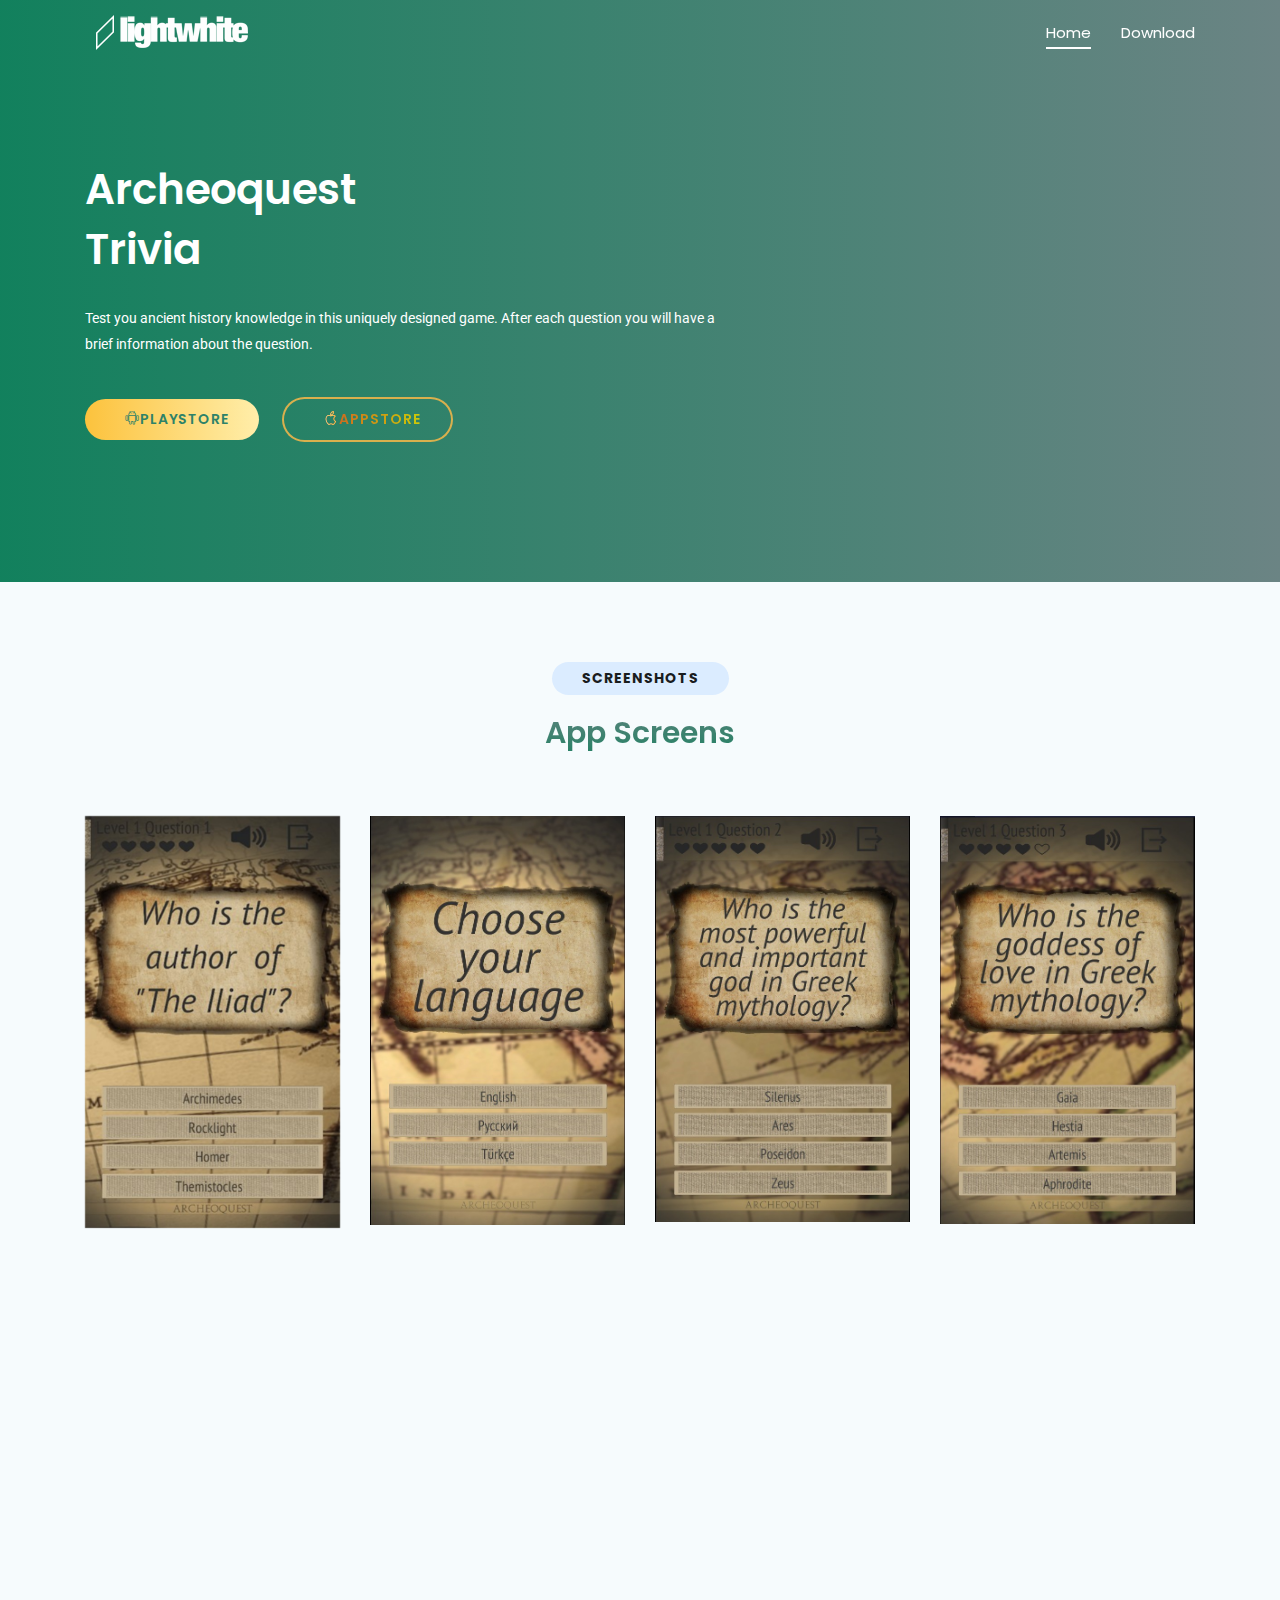
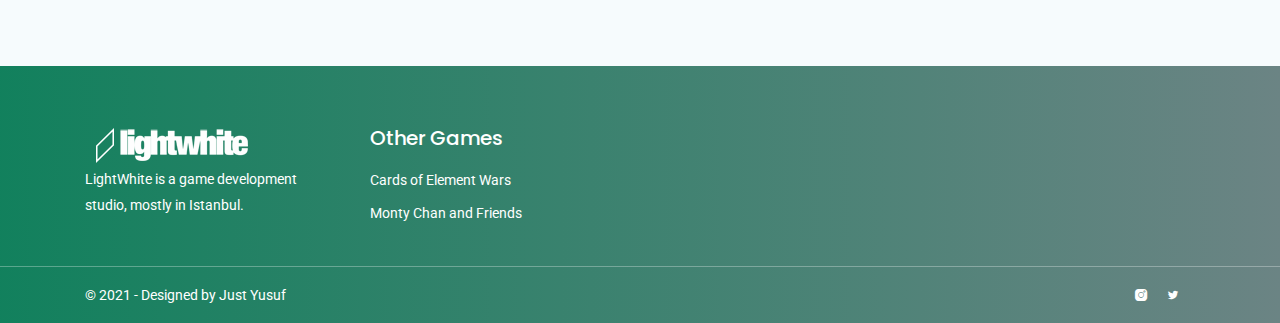
==== commit e9bb7f85: "graphical day0 fixes" ====
--- a/archeoquest/index.html
+++ b/archeoquest/index.html
@@ -53,14 +53,14 @@
               <h2 class="head-title">Archeoquest<br>Trivia</h2>
               <p>Test you ancient history knowledge in this uniquely designed game. After each question you will have a brief information about the question.</p>
               <div class="header-button">
-                <a href="#" class="btn btn-border-filled">Learn More</a>
-                <a href="#" class="btn btn-border">Get Started</a>
+                <a href="https://play.google.com/store/apps/details?id=com.LightwhiteGames.Archeoquest" class="btn btn-common btn-effect"><i class="lni-android"></i>PlayStore<br></a>
+                <a href="#" class="btn btn-apple"><i class="lni-apple"></i>AppStore<br></a>
               </div>
             </div>
           </div>
           <div class="col-lg-5 col-md-12 col-xs-12">
             <div class="intro-img">
-              <img src="img/splash.jpeg" alt="">
+              <img src="img/splash3.png" alt="">
             </div>
           </div>
         </div>
@@ -81,32 +81,22 @@
           <div class="touch-slider owl-carousel">
             <div class="item">
               <div class="screenshot-thumb">
-                <img class="img-fluid" src="img/screenshot/img-1.jpg" alt="">
-              </div>
-            </div>
-            <div class="item">
-              <div class="screenshot-thumb">
-                <img class="img-fluid" src="img/screenshot/img-1.jpg" alt="">
-              </div>
-            </div>
-            <div class="item">
-              <div class="screenshot-thumb">
-                <img class="img-fluid" src="img/screenshot/img-1.jpg" alt="">
-              </div>
-            </div>
-            <div class="item">
-              <div class="screenshot-thumb">
-                <img class="img-fluid" src="img/screenshot/img-1.jpg" alt="">
-              </div>
-            </div>
-            <div class="item">
-              <div class="screenshot-thumb">
-                <img class="img-fluid" src="img/screenshot/img-1.jpg" alt="">
-              </div>
-            </div>
-            <div class="item">
-              <div class="screenshot-thumb">
-                <img class="img-fluid" src="img/screenshot/img-1.jpg" alt="">
+                <img class="img-fluid" src="img/screenshot/sc.jpg" alt="">
+              </div>
+            </div>
+            <div class="item">
+              <div class="screenshot-thumb">
+                <img class="img-fluid" src="img/screenshot/sc1.jpeg" alt="">
+              </div>
+            </div>
+            <div class="item">
+              <div class="screenshot-thumb">
+                <img class="img-fluid" src="img/screenshot/sc2.jpeg" alt="">
+              </div>
+            </div>
+            <div class="item">
+              <div class="screenshot-thumb">
+                <img class="img-fluid" src="img/screenshot/sc3.jpeg" alt="">
               </div>
             </div>
           </div>
@@ -132,10 +122,10 @@
               <div>
                 <div class="download-text">
                   <h4>Download Our App From Store</h4>
-                  <p>Appropriately implement one-to-one catalysts for change vis-a-vis wireless catalysts for change. Enthusiastically architect adaptive.</p>
+                  <p>Test you ancient history knowledge in this uniquely designed game. After each question you will have a brief information about the question.</p>
                 </div>
-                <a href="https://play.google.com/store/apps/details?id=com.LightwhiteGames.Archeoquest" class="btn btn-common btn-effect"><i class="lni-android"></i> From PlayStore<br></a>
-                <a href="#" class="btn btn-apple"><i class="lni-apple"></i> From AppStore<br></a>
+                <a href="https://play.google.com/store/apps/details?id=com.LightwhiteGames.Archeoquest" class="btn btn-common btn-effect"><i class="lni-android"></i>PlayStore<br></a>
+                <a href="#" class="btn btn-apple"><i class="lni-apple"></i>AppStore<br></a>
               </div>
             </div>
           </div>
@@ -144,8 +134,7 @@
     </section>
     <!-- download Section Start -->
 
-    <div class="">
-      <br>
+    <div class="container">
     </div>
 
     <!-- Footer Section Start -->
--- a/archeoquest/css/main.css
+++ b/archeoquest/css/main.css
@@ -129,9 +129,9 @@
   background-clip: text;
   text-fill-color: transparent;
   background-color: #fea;
-  background-image: -webkit-linear-gradient(bottom right, #ffc33cfc, #fea);
-  background-image: -o-linear-gradient(bottom right, #ffc33cfc, #fea);
-  background-image: linear-gradient(to top left, #ffc33cfc, #fea);
+  background-image: -webkit-linear-gradient(bottom right, #0f7f5bfc    , #6b8484  );
+  background-image: -o-linear-gradient(bottom right, #0f7f5bfc    , #6b8484  );
+  background-image: linear-gradient(to top left, #0f7f5bfc    , #6b8484  );
   position: relative;
 }
 
@@ -145,7 +145,7 @@
   font-family: 'Poppins', sans-serif;
   letter-spacing: 1px;
   font-weight: 600;
-  color: #fff;
+  color: #2d8269;
   border: none;
   text-transform: uppercase;
   -webkit-transition: all 0.3s ease-in-out;
@@ -254,9 +254,9 @@
 
 .btn-apple {
   border-width: 2px;
-  border-color: #ffc33cfc;
+  border-color: #dcb04dfc;
   border-style: solid;
-  background: linear-gradient(to right, #ffc33cfc 0%, #fea 100%);
+  background: linear-gradient(to right, #d02d2d     0%, #ce0   100%);
   -webkit-background-clip: text;
   -webkit-text-fill-color: transparent;
   transition: all 0.3s ease-in-out;
@@ -518,8 +518,8 @@
 }
 
 .menu-bg {
-  background: -webkit-linear-gradient(left, #ffc33cfc  0%, #fea 100%) !important;
-  background: linear-gradient(to right, #ffc33cfc  0%, #fea 100%) !important;
+  background: -webkit-linear-gradient(left, #0f7f5bfc      0%, #6b8484   100%) !important;
+  background: linear-gradient(to right, #0f7f5bfc      0%, #6b8484   100%) !important;
   box-shadow: 0 0 7px 1px rgba(0, 0, 0, 0.1);
   z-index: 9999;
   padding: 5px;
@@ -688,9 +688,9 @@
   height: 100%;
   top: 0px;
   left: 0px;
-  background-image: -moz-linear-gradient(0deg, #ffc33cfc 0%, #fea 100%);
-  background-image: -webkit-linear-gradient(0deg, #ffc33cfc 0%, #fea 100%);
-  background-image: -ms-linear-gradient(0deg, #ffc33cfc 0%, #fea 100%);
+  background-image: -moz-linear-gradient(0deg, #0f7f5bfc  0%, #6b8484  100%);
+  background-image: -webkit-linear-gradient(0deg, #0f7f5bfc  0%, #6b8484  100%);
+  background-image: -ms-linear-gradient(0deg, #0f7f5bfc  0%, #6b8484  100%);
 }
 
 .hero-area-2 .contents {
@@ -2146,9 +2146,9 @@
 }
 
 footer .footer-Content {
-  background-image: -moz-linear-gradient(0deg, #ffc33cfc  0%, #fea 100%);
-  background-image: -webkit-linear-gradient(0deg, #ffc33cfc  0%, #fea 100%);
-  background-image: -ms-linear-gradient(0deg, #ffc33cfc  0%, #fea 100%);
+  background-image: -moz-linear-gradient(0deg, #0f7f5bfc    0%, #6b8484   100%);
+  background-image: -webkit-linear-gradient(0deg, #0f7f5bfc    0%, #6b8484   100%);
+  background-image: -ms-linear-gradient(0deg, #0f7f5bfc    0%, #6b8484   100%);
   padding: 60px 0 0px;
   color: #546E7A;
 }
